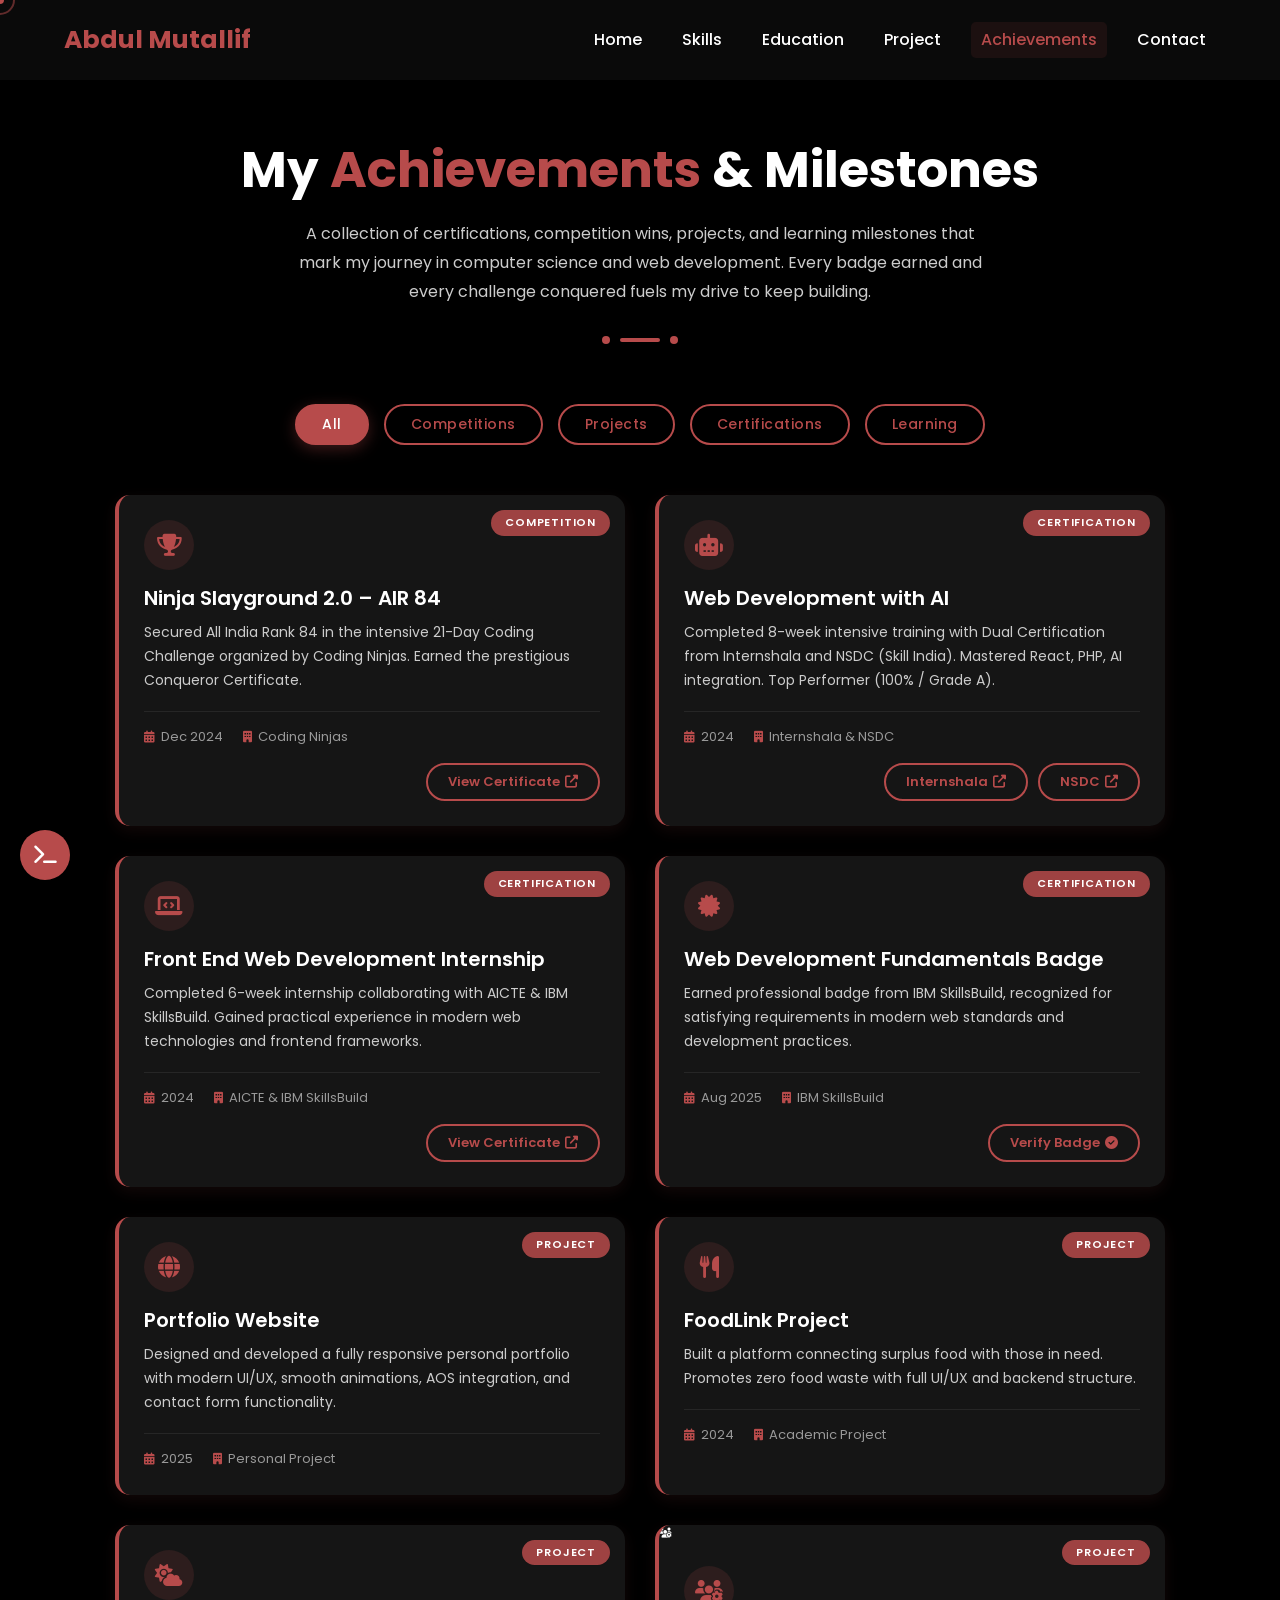
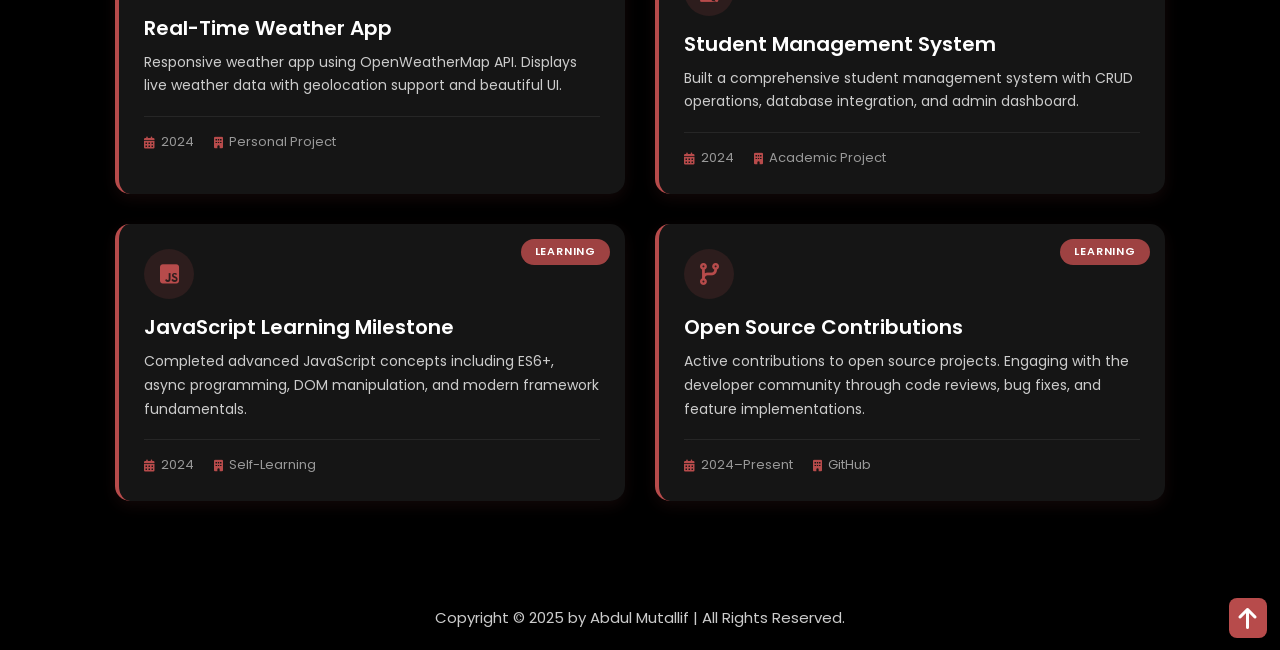
==== achievements.html @ 5179ce64 "feat: Masterclass terminal update (v20)" ====
<!DOCTYPE html>
<html lang="en">
<head>
    <meta charset="UTF-8">
    <meta name="viewport" content="width=device-width, initial-scale=1.0">
    <meta name="description" content="Achievements of Abdul Mutallif — competitions, certifications, projects, and learning milestones in web development and computer science.">
    <!-- AOS CSS -->
    <link href="https://unpkg.com/aos@2.3.1/dist/aos.css" rel="stylesheet">
    <!-- Font Awesome -->
    <link rel="stylesheet" href="https://cdnjs.cloudflare.com/ajax/libs/font-awesome/6.5.2/css/all.min.css">
    <!-- Google Fonts -->
    <link rel="preconnect" href="https://fonts.googleapis.com">
    <link rel="preconnect" href="https://fonts.gstatic.com" crossorigin>
    <link href="https://fonts.googleapis.com/css2?family=Poppins:wght@100;200;300;400;500;600&display=swap" rel="stylesheet">
    <!-- Stylesheets -->
    <link rel="stylesheet" href="style.css?v=9">
    <link rel="stylesheet" href="achievements-page.css?v=2">
    <title>Achievements | Abdul Mutallif</title>
</head>
<body>
    <!-- Global Interactive Elements -->
    <div id="scroll-progress"></div>
    <div class="page-transition is-active" id="page-transition"></div>
    <!-- Custom Cursor -->
    <div class="cursor-dot" data-cursor-dot></div>
    <div class="cursor-outline" data-cursor-outline></div>

    <!-- Header -->
    <header>
        <a href="index.html" class="logo">Abdul Mutallif</a>
        <nav id="navbar">
            <a href="index.html#home">Home</a>
            <a href="index.html#skills">Skills</a>
            <a href="index.html#education">Education</a>
            <a href="index.html#project">Project</a>
            <a href="achievements.html" class="active">Achievements</a>
            <a href="index.html#contact">Contact</a>
        </nav>
        <div class="menu-toggle" id="mobile-menu">
            <i class="fas fa-bars"></i>
        </div>
    </header>

    <!-- Hero Section -->
    <section class="achievements-hero" id="top">
        <h1 data-aos="fade-up">My <span>Achievements</span> &amp; Milestones</h1>
        <p data-aos="fade-up" data-aos-delay="200">
            A collection of certifications, competition wins, projects, and learning milestones that mark my journey in computer science and web development. Every badge earned and every challenge conquered fuels my drive to keep building.
        </p>
        <div class="hero-divider" data-aos="fade-up" data-aos-delay="400">
            <span></span>
            <span></span>
            <span></span>
        </div>
    </section>

    <!-- Filter Section -->
    <div class="filter-container" data-aos="fade-up" data-aos-delay="500">
        <button class="filter-btn active" data-filter="all">All</button>
        <button class="filter-btn" data-filter="competitions">Competitions</button>
        <button class="filter-btn" data-filter="projects">Projects</button>
        <button class="filter-btn" data-filter="certifications">Certifications</button>
        <button class="filter-btn" data-filter="learning">Learning</button>
    </div>

    <!-- Achievements Grid -->
    <section class="achievements-page-grid">

        <!-- 1. Ninja Slayground 2.0 -->
        <div class="achievement-detail-card" data-category="competitions" data-aos="fade-up" data-aos-delay="100">
            <span class="achievement-category-tag">Competition</span>
            <div class="achievement-detail-body">
                <div class="achievement-detail-icon">
                    <i class="fas fa-trophy"></i>
                </div>
                <h3 class="achievement-detail-title">Ninja Slayground 2.0 – AIR 84</h3>
                <p class="achievement-detail-desc">Secured All India Rank 84 in the intensive 21-Day Coding Challenge organized by Coding Ninjas. Earned the prestigious Conqueror Certificate.</p>
                <div class="achievement-detail-meta">
                    <span><i class="fas fa-calendar-alt"></i> Dec 2024</span>
                    <span><i class="fas fa-building"></i> Coding Ninjas</span>
                </div>
                <div class="achievement-links-bottom">
                    <a href="https://drive.google.com/file/d/1HAO_YHtcSsAaSt2YCfQnjmiiBF3Z5s3a/view?usp=sharing" target="_blank" class="achievement-link">View Certificate <i class="fas fa-external-link-alt"></i></a>
                </div>
            </div>
        </div>

        <!-- 2. Web Development with AI -->
        <div class="achievement-detail-card" data-category="certifications" data-aos="fade-up" data-aos-delay="200">
            <span class="achievement-category-tag">Certification</span>
            <div class="achievement-detail-body">
                <div class="achievement-detail-icon">
                    <i class="fas fa-robot"></i>
                </div>
                <h3 class="achievement-detail-title">Web Development with AI</h3>
                <p class="achievement-detail-desc">Completed 8-week intensive training with Dual Certification from Internshala and NSDC (Skill India). Mastered React, PHP, AI integration. Top Performer (100% / Grade A).</p>
                <div class="achievement-detail-meta">
                    <span><i class="fas fa-calendar-alt"></i> 2024</span>
                    <span><i class="fas fa-building"></i> Internshala & NSDC</span>
                </div>
                <div class="achievement-links-bottom">
                    <a href="assets/Internshala-AI.jpg" target="_blank" class="achievement-link">Internshala <i class="fas fa-external-link-alt"></i></a>
                    <a href="assets/NSDC.jpg" target="_blank" class="achievement-link">NSDC <i class="fas fa-external-link-alt"></i></a>
                </div>
            </div>
        </div>

        <!-- 3. Front End Web Development Internship -->
        <div class="achievement-detail-card" data-category="certifications" data-aos="fade-up" data-aos-delay="300">
            <span class="achievement-category-tag">Certification</span>
            <div class="achievement-detail-body">
                <div class="achievement-detail-icon">
                    <i class="fas fa-laptop-code"></i>
                </div>
                <h3 class="achievement-detail-title">Front End Web Development Internship</h3>
                <p class="achievement-detail-desc">Completed 6-week internship collaborating with AICTE &amp; IBM SkillsBuild. Gained practical experience in modern web technologies and frontend frameworks.</p>
                <div class="achievement-detail-meta">
                    <span><i class="fas fa-calendar-alt"></i> 2024</span>
                    <span><i class="fas fa-building"></i> AICTE & IBM SkillsBuild</span>
                </div>
                <div class="achievement-links-bottom">
                    <a href="assets/Internship_Certificates.jpg" target="_blank" class="achievement-link">View Certificate <i class="fas fa-external-link-alt"></i></a>
                </div>
            </div>
        </div>

        <!-- 4. Web Development Fundamentals Badge -->
        <div class="achievement-detail-card" data-category="certifications" data-aos="fade-up" data-aos-delay="400">
            <span class="achievement-category-tag">Certification</span>
            <div class="achievement-detail-body">
                <div class="achievement-detail-icon">
                    <i class="fas fa-certificate"></i>
                </div>
                <h3 class="achievement-detail-title">Web Development Fundamentals Badge</h3>
                <p class="achievement-detail-desc">Earned professional badge from IBM SkillsBuild, recognized for satisfying requirements in modern web standards and development practices.</p>
                <div class="achievement-detail-meta">
                    <span><i class="fas fa-calendar-alt"></i> Aug 2025</span>
                    <span><i class="fas fa-building"></i> IBM SkillsBuild</span>
                </div>
                <div class="achievement-links-bottom">
                    <a href="https://www.credly.com/badges/dfb9759d-5d58-45cb-b087-ff260c38864b" target="_blank" class="achievement-link">Verify Badge <i class="fas fa-check-circle"></i></a>
                </div>
            </div>
        </div>

        <!-- 5. Portfolio Website -->
        <div class="achievement-detail-card" data-category="projects" data-aos="fade-up" data-aos-delay="100">
            <span class="achievement-category-tag">Project</span>
            <div class="achievement-detail-body">
                <div class="achievement-detail-icon">
                    <i class="fas fa-globe"></i>
                </div>
                <h3 class="achievement-detail-title">Portfolio Website</h3>
                <p class="achievement-detail-desc">Designed and developed a fully responsive personal portfolio with modern UI/UX, smooth animations, AOS integration, and contact form functionality.</p>
                <div class="achievement-detail-meta">
                    <span><i class="fas fa-calendar-alt"></i> 2025</span>
                    <span><i class="fas fa-building"></i> Personal Project</span>
                </div>
            </div>
        </div>

        <!-- 6. FoodLink Project -->
        <div class="achievement-detail-card" data-category="projects" data-aos="fade-up" data-aos-delay="200">
            <span class="achievement-category-tag">Project</span>
            <div class="achievement-detail-body">
                <div class="achievement-detail-icon">
                    <i class="fas fa-utensils"></i>
                </div>
                <h3 class="achievement-detail-title">FoodLink Project</h3>
                <p class="achievement-detail-desc">Built a platform connecting surplus food with those in need. Promotes zero food waste with full UI/UX and backend structure.</p>
                <div class="achievement-detail-meta">
                    <span><i class="fas fa-calendar-alt"></i> 2024</span>
                    <span><i class="fas fa-building"></i> Academic Project</span>
                </div>
            </div>
        </div>

        <!-- 7. Real-Time Weather App -->
        <div class="achievement-detail-card" data-category="projects" data-aos="fade-up" data-aos-delay="300">
            <span class="achievement-category-tag">Project</span>
            <div class="achievement-detail-body">
                <div class="achievement-detail-icon">
                    <i class="fas fa-cloud-sun"></i>
                </div>
                <h3 class="achievement-detail-title">Real-Time Weather App</h3>
                <p class="achievement-detail-desc">Responsive weather app using OpenWeatherMap API. Displays live weather data with geolocation support and beautiful UI.</p>
                <div class="achievement-detail-meta">
                    <span><i class="fas fa-calendar-alt"></i> 2024</span>
                    <span><i class="fas fa-building"></i> Personal Project</span>
                </div>
            </div>
        </div>

        <!-- 8. Student Management System -->
        <div class="achievement-detail-card" data-category="projects" data-aos="fade-up" data-aos-delay="400">
            <div class="achievement-detail-img">
                <div class="achievement-detail-placeholder">
                    <i class="fas fa-users-cog"></i>
                </div>
            </div>
            <span class="achievement-category-tag">Project</span>
            <div class="achievement-detail-body">
                <div class="achievement-detail-icon">
                    <i class="fas fa-users-cog"></i>
                </div>
                <h3 class="achievement-detail-title">Student Management System</h3>
                <p class="achievement-detail-desc">Built a comprehensive student management system with CRUD operations, database integration, and admin dashboard.</p>
                <div class="achievement-detail-meta">
                    <span><i class="fas fa-calendar-alt"></i> 2024</span>
                    <span><i class="fas fa-building"></i> Academic Project</span>
                </div>
            </div>
        </div>

        <!-- 9. JavaScript Learning Milestone -->
        <div class="achievement-detail-card" data-category="learning" data-aos="fade-up" data-aos-delay="100">
            <span class="achievement-category-tag">Learning</span>
            <div class="achievement-detail-body">
                <div class="achievement-detail-icon">
                    <i class="fab fa-js-square"></i>
                </div>
                <h3 class="achievement-detail-title">JavaScript Learning Milestone</h3>
                <p class="achievement-detail-desc">Completed advanced JavaScript concepts including ES6+, async programming, DOM manipulation, and modern framework fundamentals.</p>
                <div class="achievement-detail-meta">
                    <span><i class="fas fa-calendar-alt"></i> 2024</span>
                    <span><i class="fas fa-building"></i> Self-Learning</span>
                </div>
            </div>
        </div>

        <!-- 10. Open Source Contributions -->
        <div class="achievement-detail-card" data-category="learning" data-aos="fade-up" data-aos-delay="200">
            <span class="achievement-category-tag">Learning</span>
            <div class="achievement-detail-body">
                <div class="achievement-detail-icon">
                    <i class="fas fa-code-branch"></i>
                </div>
                <h3 class="achievement-detail-title">Open Source Contributions</h3>
                <p class="achievement-detail-desc">Active contributions to open source projects. Engaging with the developer community through code reviews, bug fixes, and feature implementations.</p>
                <div class="achievement-detail-meta">
                    <span><i class="fas fa-calendar-alt"></i> 2024–Present</span>
                    <span><i class="fas fa-building"></i> GitHub</span>
                </div>
            </div>
        </div>

    </section>

    <!-- Footer -->
    <footer class="footer">
        <div class="footer-text">
            <p>Copyright &copy; 2025 by Abdul Mutallif | All Rights Reserved.</p>
        </div>
        <div class="footer-iconTop">
            <a href="#top"><i class="fas fa-arrow-up"></i></a>
        </div>
    </footer>

    <!-- AOS JS -->
    <script src="https://unpkg.com/aos@2.3.1/dist/aos.js"></script>
    <script>
        // Initialize AOS
        AOS.init({
            duration: 1000,
            once: true
        });

        // Mobile menu toggle
        document.getElementById('mobile-menu').addEventListener('click', function () {
            document.getElementById('navbar').classList.toggle('active');
        });

        // Category filter
        const filterBtns = document.querySelectorAll('.filter-btn');
        const cards = document.querySelectorAll('.achievement-detail-card');

        filterBtns.forEach(btn => {
            btn.addEventListener('click', () => {
                // Update active button
                filterBtns.forEach(b => b.classList.remove('active'));
                btn.classList.add('active');

                const filter = btn.dataset.filter;

                cards.forEach(card => {
                    if (filter === 'all' || card.dataset.category === filter) {
                        card.classList.remove('hidden');
                        card.classList.add('fade-in');
                    } else {
                        card.classList.add('hidden');
                        card.classList.remove('fade-in');
                    }
                });

                // Re-init AOS for newly visible elements
                AOS.refresh();
            });
        });
    </script>
    
    <!-- AOS JS -->
    <script src="https://unpkg.com/aos@2.3.1/dist/aos.js"></script>
    <!-- Custom Cursor & AOS Init -->
    <script src="cursor.js"></script>
    <!-- Global Interactive Features -->
    <script src="interactive.js?v=2"></script>
    
    <!-- Terminal Widget Script -->
    <script src="terminal.js?v=20"></script>
</body>
</html>
---- style.css ----
@import url('https://fonts.googleapis.com/css2?family=Poppins:wght@100;200;300;400;500;600&display=swap');

* {
    margin: 0;
    padding: 0;
    box-sizing: border-box;
    text-decoration: none;
}

/* Custom Scrollbar */
::-webkit-scrollbar {
    width: 1.2rem;
}

::-webkit-scrollbar-track {
    background: #000;
}

::-webkit-scrollbar-thumb {
    background: #b74b4b;
    border-radius: 5rem;
}

::-webkit-scrollbar-thumb:hover {
    background: #d65d5d;
}

@media (max-width: 768px) {
    header {
        justify-content: space-between;
    }
}

body {
    font-family: 'Poppins', sans-serif;
    line-height: 1.6;
    background: #000;
    color: #fff;
    scroll-behavior: smooth;
}

html {
    font-size: 62.5%;
    scroll-behavior: smooth;
}

html, body {
    overflow-x: hidden; /* used for hiding the horizontal scrollbar */
    width: 100%;
}

/* Header & Navbar */
header {
    position: fixed;
    top: 0;
    left: 0;
    width: 100%;
    padding: 2rem 5%;
    background-color: rgba(10, 10, 10);
    display: flex;
    justify-content: space-between;
    align-items: center;
    z-index: 1000;
    transition: all 0.3s ease;
}

header.scrolled {
    background-color: rgba(0, 0, 0, 0.95);
}

.logo {
    font-size: 2.5rem;
    color: #b74b4b;
    font-weight: 700;
    transition: 0.3s ease;
}

.logo:hover {
    transform: scale(1.05);
}

nav {
    display: flex;
    gap: 2rem;
}

nav a {
    font-size: 1.6rem;
    color: #fff;
    font-weight: 500;
    transition: 0.3s ease;
    padding: 0.5rem 1rem;
    border-radius: 0.5rem;
}

nav a:hover, nav a.active {
    color: #b74b4b;
    background: rgba(183, 75, 75, 0.1);
}

.menu-toggle {
    display: none;
    font-size: 2.4rem;
    cursor: pointer;
    color: #fff;
}

/* Home Section */
.home {
    display: flex;
    justify-content: center;
    align-items: center;
    min-height: 100vh;
    padding: 10rem 9% 5rem;
    gap: 0rem;
}

.home-content {
    flex: 1;
}

.home-content h1 {
    font-size: 5.5rem;
    font-weight: 700;
    line-height: 1.2;
    margin-bottom: 1.5rem;
}

.home-content h3 {
    font-size: 3.2rem;
    margin-bottom: 2rem;
    font-weight: 600;
}

.home-content p {
    font-size: 1.6rem;
    margin-bottom: 3rem;
    line-height: 1.6;
    color: #ccc;
}

.home-img {
    
    flex: 1;
    display: flex;
    justify-content: center;
}

.home-img img {
    
    width: 100%;
    max-width: 400px;
    height: auto;
    border-radius: 1rem;
    mix-blend-mode: lighten; 
}

/* Social Icons */
.social-icons {
    display: flex;
    gap: 5.0rem;
    margin-bottom: 3rem;
}

.social-icons a {
    display: flex;
    justify-content: center;
    align-items: center;
    width: 4.5rem;
    height: 4.5rem;
    background: rgba(255, 255, 255, 0.1);
    border-radius: 50%;
    font-size: 2rem;
    color: #b74b4b;
    transition: all 0.3s ease;
}

.social-icons a:hover {
    background: #b74b4b;
    color: #fff;
    transform: translateY(-5px);
    box-shadow: 0 5px 15px rgba(183, 75, 75, 0.4);
}

/* Button */
.btn {
    display: inline-block;
    padding: 1.2rem 5rem;
    background: #b74b4b;
    color: #fff;
    border-radius: 5rem;
    font-size: 1.6rem;
    font-weight: 600;
    letter-spacing: 0.1rem;
    transition: all 0.3s ease;
    box-shadow: 0 5px 15px rgba(183, 75, 75, 0.3);
}

.btn:hover {
    background: #fff;
    color: #b74b4b;
    transform: translateY(-3px);
    box-shadow: 0 8px 25px rgba(183, 75, 75, 0.5);
}

/*  On Mobile */
@media (max-width: 768px) {
    
    .social-icons {
        display: flex;
        justify-content: center;
        width: 100% !important;
        margin-bottom: 2rem;
    }

    .btn-group {
        display: flex;
        justify-content: center;
        gap: 1.5rem; /* Space between buttons */
        width: 100%;
    }
}

/* Skills Section */
.skills-section {
    padding: 0.5rem 9% 5rem;
    max-width: 1200px;
    margin: 0 auto;
}

.skills-title {
    font-size: 4.5rem;
    text-align: center;
    margin-bottom: 5rem;
    color: #b74b4b;
}

.skills-container {
    display: grid;
    grid-template-columns: repeat(auto-fit, minmax(300px, 1fr));
    gap: 2rem;
}

.skill-card {
    background: rgba(30, 30, 30, 0.7);
    border-radius: 1rem;
    padding: 2.5rem;
    transition: all 0.3s ease;
    border-left: 4px solid #b74b4b;
    box-shadow: 0 5px 15px rgba(183, 75, 75, 0.1);
}

.skill-card:hover {
    transform: translateY(-10px);
    box-shadow: 0 15px 30px rgba(183, 75, 75, 0.2);
    background: rgba(40, 40, 40, 0.9);
}

.skill-icon {
    font-size: 3rem;
    color: #b74b4b;
    margin-bottom: 1.5rem;
}

.skill-name {
    font-size: 2rem;
    margin-bottom: 1rem;
    color: #fff;
}

.skill-desc {
    font-size: 1.5rem;
    color: #ccc;
    line-height: 1.6;
}

/* Education Section */
.education-section {
    padding: 0.5rem 9% 5rem;
    max-width: 1200px;
    margin: 0 auto;
}

.education-title {
    font-size: 4.5rem;
    text-align: center;
    margin-bottom: 5rem;
    color: #b74b4b;
}

.timeline {
    position: relative;
    max-width: 800px;
    margin: 0 auto;
}

.timeline::after {
    content: '';
    position: absolute;
    width: 4px;
    background-color: #b74b4b;
    top: 0;
    bottom: 0;
    left: 50%;
    transform: translateX(-50%);
    border-radius: 2px;
}

.edu-card {
    position: relative;
    background: rgba(30, 30, 30, 0.7);
    width: 46%;
    padding: 2.5rem;
    border-radius: 1rem;
    margin-bottom: 3rem;
    box-shadow: 0 5px 15px rgba(183, 75, 75, 0.1);
    transition: all 0.3s ease;
}

.edu-card:hover {
    transform: translateY(-5px);
    box-shadow: 0 15px 30px rgba(183, 75, 75, 0.2);
    background: rgba(40, 40, 40, 0.9);
}

.edu-card::after {
    content: '';
    position: absolute;
    width: 20px;
    height: 20px;
    background-color: #b74b4b;
    border-radius: 50%;
    top: 30px;
    z-index: 1;
    border: 3px solid #0a0a0a;
}

/* CARD POSITIONING */
.left {
    left: 0;
}

.right {
    left: 54%;
}

/* DOT POSITIONING */
.left::after {
    right: calc(-9.5% - 10px); 
}

.right::after {
    left: calc(-9.5% - 10px);
}

.edu-degree {
    font-size: 2.2rem;
    color: #b74b4b;
    margin-bottom: 1rem;
}

.edu-details {
    font-size: 1.5rem;
    color: #ccc;
    line-height: 1.6;
}

.edu-details p {
    margin-bottom: 0.8rem;
    display: flex;
    align-items: center;
}

.edu-details i {
    margin-right: 0.8rem;
    color: #b74b4b;
    width: 1.5rem;
}

/*MOBILE RESPONSIVENESS (Dots & Spacing) */
@media (max-width: 991px) {
    
    .timeline::after {
        left: 31px;
        transform: none;
    }
    
    .edu-card {
        width: 100%;
        padding-right: 25px;
        padding-left: 80px !important; 
        left: 0 !important;
        margin: 0 0 3rem 0 !important;
    }
    
    .right {
        left: 0;
    }

    .edu-card::after, .left::after, .right::after {
        right: auto !important; 
        left: 21px !important; 
    }
}

/* Contact Section */
.contact-section {
    padding: 0.5rem 9% 5rem;
    max-width: 1200px;
    margin: 0 auto;
}

.contact-title {
    font-size: 4.5rem;
    text-align: center;
    margin-bottom: 5rem;
    color: #b74b4b;
}

.contact-container {
    display: grid;
    grid-template-columns: repeat(auto-fit, minmax(300px, 1fr));
    gap: 5rem;
}

.contact-info {
    display: flex;
    flex-direction: column;
    gap: 3rem;
}

.info-card {
    background: rgba(30, 30, 30, 0.7);
    padding: 2.5rem;
    border-radius: 1rem;
    transition: all 0.3s ease;
    border-left: 4px solid #b74b4b;
    box-shadow: 0 5px 15px rgba(183, 75, 75, 0.1);
}

.info-card:hover {
    transform: translateY(-5px);
    box-shadow: 0 15px 30px rgba(183, 75, 75, 0.2);
    background: rgba(40, 40, 40, 0.9);
}

.info-card i {
    font-size: 3rem;
    color: #b74b4b;
    margin-bottom: 1.5rem;
}

.info-card h3 {
    font-size: 2rem;
    margin-bottom: 1rem;
    color: #fff;
}

.info-card p, .info-card a {
    font-size: 1.5rem;
    color: #ccc;
    line-height: 1.6;
    transition: color 0.3s ease;
}

.info-card a:hover {
    color: #b74b4b;
}

.contact-form {
    background: rgba(30, 30, 30, 0.7);
    padding: 3rem;
    border-radius: 1rem;
    box-shadow: 0 5px 15px rgba(183, 75, 75, 0.1);
    transition: all 0.3s ease;
}

.contact-form:hover {
    box-shadow: 0 15px 30px rgba(183, 75, 75, 0.2);
}

.input-group {
    margin-bottom: 2rem;
    position: relative;
}

.input-group input,
.input-group textarea {
    width: 100%;
    padding: 1.5rem;
    background: rgba(20, 20, 20, 0.8);
    border: 1px solid #333;
    border-radius: 0.5rem;
    color: #fff;
    font-size: 1.5rem;
    transition: all 0.3s ease;
}

.input-group input:focus,
.input-group textarea:focus {
    border-color: #b74b4b;
    box-shadow: 0 0 10px rgba(183, 75, 75, 0.3);
}

.input-group label {
    position: absolute;
    left: 1.5rem;
    top: 1.5rem;
    color: #999;
    font-size: 1.5rem;
    transition: all 0.3s ease;
    pointer-events: none;
}

.input-group input:focus + label,
.input-group input:valid + label,
.input-group textarea:focus + label,
.input-group textarea:valid + label {
    top: -1rem;
    left: 1rem;
    font-size: 1.2rem;
    background: #0a0a0a;
    padding: 0 0.5rem;
    color: #b74b4b;
}

.submit-btn {
    display: inline-block;
    padding: 1.2rem 3rem;
    background: #b74b4b;
    color: #fff;
    border-radius: 5rem;
    font-size: 1.6rem;
    font-weight: 600;
    letter-spacing: 0.1rem;
    transition: all 0.3s ease;
    cursor: pointer;
    border: none;
    box-shadow: 0 5px 15px rgba(183, 75, 75, 0.3);
}

.submit-btn:hover {
    background: #fff;
    color: #b74b4b;
    transform: translateY(-3px);
    box-shadow: 0 8px 25px rgba(183, 75, 75, 0.5);
}

/* Responsive Design */
@media (max-width: 1200px) {
    html {
        font-size: 55%;
    }
}

@media (max-width: 991px) {
    .home {
        flex-direction: column;
        text-align: center;
    }
    
    .home-img {
        margin-bottom: 0rem;
    }
    
    .home-img img {
        max-width: 350px;
    }
    
    .timeline::after {
        left: 31px;
    }
    
    .edu-card {
        width: 100%;
        padding-left: 4rem;
        padding-right: 2rem;
    }
    
    .edu-card::after {
        left: 21px;
    }
    
    .left, .right {
        left: 0;
    }
}

@media (max-width: 768px) {
    .menu-toggle {
        display: block;
        cursor: pointer;
        z-index: 1001;
    }
    
    nav {
        position: fixed;
        top: 8rem;
        right: -100%;
        width: 80%;
        height: 100vh !important;
        background: rgba(10, 10, 10);
        flex-direction: column;
        align-items: center;
        padding: 2rem 0;
        transition: 0.3s ease;
    }
    
    nav.active {
        right: 0;
    }
    
    .home-content h1 {
        font-size: 4.5rem;
    }
    
    .home-content h3 {
        font-size: 2.8rem;
    }
    
    .skills-title, 
    .education-title,
    .contact-title {
        font-size: 3.5rem;
    }
    
    .contact-container {
        grid-template-columns: 1fr;
        gap: 3rem;
    }
}

@media (max-width: 576px) {
    .home-content h1 {
        font-size: 3.8rem;
    }
    
    .home-content h3 {
        font-size: 2.4rem;
    }
    
    .btn, .submit-btn {
        padding: 1rem 2.5rem;
        font-size: 1.4rem;
    
    }
}

/* ========================================
   PROJECT SECTION — Horizontal Carousel
   ======================================== */

.project-section {
    padding: 0.5rem 0 5rem;
    max-width: 1400px;
    margin: 0 auto;
    overflow: hidden;
}

.project-section .heading {
    font-size: 4.5rem;
    color: #b74b4b;
    text-align: center;
    margin-bottom: 4rem;
}

/* Carousel Wrapper */
.project-carousel-wrapper {
    position: relative;
    padding: 0 5%;
}

/* Gradient fade overlays */
.project-carousel-wrapper::before,
.project-carousel-wrapper::after {
    content: '';
    position: absolute;
    top: 0;
    bottom: 0;
    width: 6rem;
    z-index: 2;
    pointer-events: none;
    transition: opacity 0.3s ease;
}

.project-carousel-wrapper::before {
    left: 0;
    background: linear-gradient(to right, #000 0%, transparent 100%);
}

.project-carousel-wrapper::after {
    right: 0;
    background: linear-gradient(to left, #000 0%, transparent 100%);
}

/* Scrolling Track */
.project-carousel-track {
    display: flex;
    gap: 2.5rem;
    overflow-x: auto;
    scroll-snap-type: x mandatory;
    scroll-behavior: smooth;
    padding: 2rem 1rem 3rem;
    -ms-overflow-style: none;
    scrollbar-width: none;
}

.project-carousel-track::-webkit-scrollbar {
    display: none;
}

/* Project Card */
.project-card {
    flex: 0 0 380px;
    min-width: 320px;
    max-width: 400px;
    background: rgba(30, 30, 30, 0.7);
    backdrop-filter: blur(12px);
    -webkit-backdrop-filter: blur(12px);
    border: 1px solid rgba(183, 75, 75, 0.15);
    border-radius: 1.5rem;
    overflow: hidden;
    scroll-snap-align: start;
    transition: transform 0.4s ease, box-shadow 0.4s ease, border-color 0.4s ease;
    display: flex;
    flex-direction: column;
    position: relative;
}

.project-card:hover {
    transform: translateY(-10px);
    box-shadow: 0 20px 50px rgba(183, 75, 75, 0.25);
    border-color: rgba(183, 75, 75, 0.4);
}

/* Thumbnail */
.project-card-thumb {
    width: 100%;
    height: 200px;
    position: relative;
    overflow: hidden;
}

.project-card-thumb img {
    width: 100%;
    height: 100%;
    object-fit: cover;
    transition: transform 0.5s ease;
}

.project-card:hover .project-card-thumb img {
    transform: scale(1.08);
}

/* Gradient placeholder thumbnails */
.project-card-thumb .thumb-placeholder {
    width: 100%;
    height: 100%;
    display: flex;
    align-items: center;
    justify-content: center;
    font-size: 4rem;
    color: rgba(255, 255, 255, 0.3);
    transition: color 0.4s ease;
}

.project-card:hover .thumb-placeholder {
    color: rgba(255, 255, 255, 0.5);
}

.thumb-gradient-1 { background: linear-gradient(135deg, #1a1a2e 0%, #16213e 50%, #0f3460 100%); }
.thumb-gradient-2 { background: linear-gradient(135deg, #1a1a1a 0%, #2d1b1b 50%, #4a1e1e 100%); }
.thumb-gradient-3 { background: linear-gradient(135deg, #0d1117 0%, #161b22 50%, #21262d 100%); }
.thumb-gradient-4 { background: linear-gradient(135deg, #1b2838 0%, #1e3a5f 50%, #0d1b2a 100%); }
.thumb-gradient-5 { background: linear-gradient(135deg, #1a1a2e 0%, #2d1b34 50%, #16213e 100%); }

/* Status Badge */
.project-status-badge {
    position: absolute;
    top: 1.2rem;
    right: 1.2rem;
    padding: 0.4rem 1.2rem;
    border-radius: 5rem;
    font-size: 1.1rem;
    font-weight: 600;
    letter-spacing: 0.05rem;
    text-transform: uppercase;
    z-index: 1;
}

.project-status-badge.completed {
    background: rgba(46, 154, 69, 0.85);
    color: #fff;
}

.project-status-badge.ongoing {
    background: rgba(183, 75, 75, 0.85);
    color: #fff;
}

/* Card Body */
.project-card-body {
    padding: 2rem 2.2rem 2.5rem;
    display: flex;
    flex-direction: column;
    flex: 1;
}

.project-card-title {
    font-size: 2rem;
    font-weight: 600;
    color: #fff;
    margin-bottom: 0.8rem;
    line-height: 1.3;
}

.project-card-desc {
    font-size: 1.4rem;
    color: #ccc;
    line-height: 1.6;
    margin-bottom: 1.5rem;
    display: -webkit-box;
    -webkit-line-clamp: 3;
    -webkit-box-orient: vertical;
    overflow: hidden;
}

/* Tech Badges */
.project-tech-stack {
    display: flex;
    flex-wrap: wrap;
    gap: 0.6rem;
    margin-bottom: 1.5rem;
}

.tech-badge {
    padding: 0.3rem 1rem;
    background: rgba(183, 75, 75, 0.12);
    border: 1px solid rgba(183, 75, 75, 0.3);
    border-radius: 5rem;
    font-size: 1.1rem;
    color: #d65d5d;
    font-weight: 500;
    white-space: nowrap;
    transition: all 0.3s ease;
}

.project-card:hover .tech-badge {
    background: rgba(183, 75, 75, 0.2);
    border-color: rgba(183, 75, 75, 0.5);
}

/* Feature List */
.project-features {
    list-style: none;
    margin-bottom: 2rem;
    flex: 1;
}

.project-features li {
    font-size: 1.3rem;
    color: #aaa;
    padding: 0.3rem 0;
    display: flex;
    align-items: center;
    gap: 0.8rem;
}

.project-features li i {
    color: #b74b4b;
    font-size: 1rem;
    flex-shrink: 0;
}

/* Card Buttons */
.project-card-actions {
    display: flex;
    gap: 1rem;
    margin-top: auto;
}

.project-btn {
    display: inline-flex;
    align-items: center;
    gap: 0.6rem;
    padding: 0.8rem 1.8rem;
    border-radius: 5rem;
    font-size: 1.3rem;
    font-weight: 600;
    transition: all 0.3s ease;
    text-decoration: none;
    white-space: nowrap;
}

.project-btn-primary {
    background: #b74b4b;
    color: #fff;
    box-shadow: 0 4px 12px rgba(183, 75, 75, 0.3);
}

.project-btn-primary:hover {
    background: #d65d5d;
    transform: translateY(-2px);
    box-shadow: 0 6px 20px rgba(183, 75, 75, 0.4);
}

.project-btn-secondary {
    background: transparent;
    color: #b74b4b;
    border: 2px solid #b74b4b;
}

.project-btn-secondary:hover {
    background: #b74b4b;
    color: #fff;
    transform: translateY(-2px);
}

/* Carousel Navigation Arrows */
.carousel-nav {
    display: flex;
    justify-content: center;
    gap: 1.5rem;
    margin-top: 2rem;
}

.carousel-arrow {
    width: 4.5rem;
    height: 4.5rem;
    border-radius: 50%;
    border: 2px solid rgba(183, 75, 75, 0.4);
    background: rgba(30, 30, 30, 0.7);
    color: #b74b4b;
    font-size: 1.8rem;
    cursor: pointer;
    display: flex;
    align-items: center;
    justify-content: center;
    transition: all 0.3s ease;
}

.carousel-arrow:hover {
    background: #b74b4b;
    color: #fff;
    border-color: #b74b4b;
    transform: scale(1.1);
    box-shadow: 0 5px 15px rgba(183, 75, 75, 0.4);
}

.carousel-arrow:active {
    transform: scale(0.95);
}

/* Scroll Indicator Dots */
.carousel-dots {
    display: flex;
    justify-content: center;
    gap: 0.8rem;
    margin-top: 2rem;
}

.carousel-dot {
    width: 1rem;
    height: 1rem;
    border-radius: 50%;
    background: rgba(183, 75, 75, 0.25);
    transition: all 0.3s ease;
    cursor: pointer;
}

.carousel-dot.active {
    background: #b74b4b;
    transform: scale(1.3);
    box-shadow: 0 0 8px rgba(183, 75, 75, 0.5);
}

/* Project Section Responsive */
@media (max-width: 1200px) {
    .project-card {
        flex: 0 0 340px;
        min-width: 300px;
    }
}

@media (max-width: 768px) {
    .project-section .heading {
        font-size: 3.5rem;
    }

    .project-carousel-wrapper {
        padding: 0 3%;
    }

    .project-carousel-wrapper::before,
    .project-carousel-wrapper::after {
        width: 3rem;
    }

    .project-card {
        flex: 0 0 300px;
        min-width: 280px;
    }

    .project-card-thumb {
        height: 170px;
    }
}

@media (max-width: 576px) {
    .project-card {
        flex: 0 0 85vw;
        min-width: 260px;
        max-width: 85vw;
    }

    .project-card-body {
        padding: 1.5rem 1.8rem 2rem;
    }

    .carousel-arrow {
        width: 4rem;
        height: 4rem;
        font-size: 1.5rem;
    }
}

/* Footer Styling */
.footer {
    position: relative;
    display: flex;
    justify-content: center;
    align-items: center;   
    padding: 2rem 9%;
    background: #0a0a0a00;
    border-top: 5px solid #00000000;
}

.footer-text p {
    font-size: 1.5rem;
    color: #ccc;
    margin: 0;
    text-align: center;
}

.footer-iconTop {
    position: absolute;
    right: 1%;          /* Pins it to the right of the footer */
}

.footer-iconTop a {
    display: inline-flex;
    justify-content: center;
    align-items: center;
    padding: 0.8rem 1rem;
    background: #b74b4b;
    border-radius: 0.8rem;
    transition: all 0.5s ease;
}

.footer-iconTop a:hover {
    box-shadow: 0 0 1rem #b74b4b;
}

.footer-iconTop a i {
    font-size: 2.4rem;
    color: #fff;
}

/* Menu Button (Hamburger icon) */
@media (max-width: 768px) {
    .menu-toggle {
        display: block;
        cursor: pointer;
        z-index: 1001;
    }
    
    header {
        justify-content: space-between;
    }
}

/* ========================================
   ACHIEVEMENTS SECTION — Modern Grid
   ======================================== */

.achievements-section {
    padding: 0.5rem 9% 5rem;
    max-width: 1200px;
    margin: 0 auto;
}

.achievements-title {
    font-size: 4.5rem;
    text-align: center;
    margin-bottom: 5rem;
    color: #b74b4b;
}

.achievements-container {
    display: grid;
    grid-template-columns: repeat(2, 1fr);
    gap: 3rem;
}

/* Achievement Card — Grid Version */
.achievement-card {
    background: rgba(30, 30, 30, 0.7);
    backdrop-filter: blur(10px);
    -webkit-backdrop-filter: blur(10px);
    border-radius: 1.5rem;
    overflow: hidden;
    border: 1px solid rgba(183, 75, 75, 0.12);
    transition: all 0.4s ease;
    display: flex;
    flex-direction: column;
    position: relative;
    cursor: pointer;
}

.achievement-card:hover {
    transform: translateY(-8px);
    box-shadow: 0 20px 45px rgba(183, 75, 75, 0.22);
    border-color: rgba(183, 75, 75, 0.35);
}

/* Card Image — Hidden by default, toggled via JS click */
.achievement-image {
    position: absolute;
    top: 0;
    left: 0;
    width: 100%;
    height: 100%;
    opacity: 0;
    visibility: hidden;
    transition: opacity 0.4s ease, visibility 0.4s ease;
    z-index: 2;
    border-radius: 1.5rem;
    overflow: hidden;
}

.achievement-card.show-image .achievement-image {
    opacity: 1;
    visibility: visible;
}

.achievement-image img {
    width: 100%;
    height: 100%;
    object-fit: cover;
    object-position: center;
    display: block;
}

/* Card Content */
.achievement-content {
    padding: 2.5rem;
    display: flex;
    flex-direction: column;
    flex: 1;
    transition: opacity 0.4s ease, visibility 0.4s ease;
    z-index: 1;
}

.achievement-card.show-image .achievement-content {
    opacity: 0;
    visibility: hidden;
}

/* Icon Circle */
.achievement-icon {
    width: 5rem;
    height: 5rem;
    border-radius: 50%;
    background: rgba(183, 75, 75, 0.12);
    display: flex;
    align-items: center;
    justify-content: center;
    margin-bottom: 1.5rem;
    transition: all 0.3s ease;
}

.achievement-icon i {
    font-size: 2.2rem;
    color: #b74b4b;
    transition: all 0.3s ease;
}

.achievement-card:hover .achievement-icon {
    background: rgba(183, 75, 75, 0.25);
    transform: scale(1.08);
}

.achievement-card:hover .achievement-icon i {
    color: #d65d5d;
}

/* Title */
.achievement-name {
    font-size: 2rem;
    margin-bottom: 0.8rem;
    color: #fff;
    font-weight: 600;
    line-height: 1.3;
}

/* Description */
.achievement-desc {
    font-size: 1.4rem;
    color: #ccc;
    line-height: 1.7;
    margin-bottom: 1.5rem;
    flex: 1;
}

.achievement-desc strong {
    color: #e0e0e0;
}

/* Meta Info (date, org) */
.achievement-meta {
    display: flex;
    flex-wrap: wrap;
    gap: 1.2rem;
    margin-bottom: 1.8rem;
}

.achievement-meta span {
    font-size: 1.2rem;
    color: #999;
    display: flex;
    align-items: center;
    gap: 0.5rem;
}

.achievement-meta span i {
    color: #b74b4b;
    font-size: 1.1rem;
}

/* Top Performer Badge */
.achievement-highlight {
    display: inline-flex;
    align-items: center;
    gap: 0.5rem;
    font-size: 1.2rem;
    color: #b74b4b;
    font-weight: 600;
    margin-bottom: 1rem;
    padding: 0.4rem 1.2rem;
    background: rgba(183, 75, 75, 0.1);
    border-radius: 5rem;
    width: fit-content;
}

/* Links */
.achievement-links {
    display: flex;
    flex-wrap: wrap;
    gap: 0.8rem;
    margin-top: auto;
}

.achievement-link {
    display: inline-flex;
    align-items: center;
    gap: 0.5rem;
    padding: 0.7rem 2rem;
    background: transparent;
    border: 2px solid #b74b4b;
    color: #b74b4b;
    border-radius: 5rem;
    font-size: 1.3rem;
    font-weight: 600;
    transition: all 0.3s ease;
}

.achievement-link:hover {
    background: #b74b4b;
    color: #fff;
    box-shadow: 0 4px 15px rgba(183, 75, 75, 0.4);
    transform: translateY(-2px);
}

/* View More Container */
.view-more-container {
    text-align: center;
    margin-top: 4rem;
}

/* Responsive Design for Achievements */
@media (max-width: 991px) {
    .achievements-container {
        grid-template-columns: 1fr;
        max-width: 600px;
        margin: 0 auto;
    }
}

@media (max-width: 768px) {
    .achievements-title {
        font-size: 3.5rem;
    }

    .achievement-content {
        padding: 2rem;
    }
}

@media (max-width: 576px) {
    .achievements-section {
        padding: 0.5rem 5% 4rem;
    }

    .achievement-name {
        font-size: 1.8rem;
    }
}

/* ========================================
   TERMINAL WIDGET CSS
   ======================================== */
.terminal-widget-container {
    position: fixed;
    bottom: 2rem;
    left: 2rem; /* Left corner so it doesn't overlap scroll-to-top which is usually right */
    z-index: 9999;
    font-family: 'Consolas', 'Courier New', monospace;
}

.terminal-toggle-btn {
    width: 5rem;
    height: 5rem;
    border-radius: 50%;
    background: #b74b4b;
    color: #fff;
    font-size: 2rem;
    border: none;
    cursor: pointer;
    box-shadow: 0 4px 15px rgba(0, 0, 0, 0.3);
    display: flex;
    align-items: center;
    justify-content: center;
    transition: all 0.3s ease;
    z-index: 10000;
}

.terminal-toggle-btn:hover {
    transform: scale(1.1);
    background: #d85a5a;
}

.terminal-window {
    position: fixed;
    bottom: 6rem;
    left: 2rem;
    width: 350px;
    height: 400px;
    min-width: 300px;
    min-height: 200px;
    background: rgba(25, 25, 25, 0.95);
    border: 1px solid #333;
    border-radius: 10px;
    display: flex;
    flex-direction: column;
    box-shadow: 0 10px 30px rgba(0, 0, 0, 0.5);
    overflow: hidden;
    opacity: 0;
    visibility: hidden;
    transform: translateY(20px);
    transition: opacity 0.3s ease, transform 0.3s cubic-bezier(0.25, 0.8, 0.25, 1);
    backdrop-filter: blur(10px);
    resize: both; /* Allow resizing */
    z-index: 99999;
}

.terminal-window.is-dragging {
    transition: none; /* Disable transition during drag */
    opacity: 0.9;
}

.terminal-window.active {
    opacity: 1;
    visibility: visible;
    transform: translateY(0);
}

.terminal-header {
    background: #333;
    padding: 0.8rem 1rem;
    display: flex;
    align-items: center;
    border-bottom: 1px solid #444;
    cursor: move; /* Drag indicator */
    user-select: none;
}

.terminal-buttons {
    display: flex;
    gap: 0.6rem;
}

.terminal-btn {
    width: 12px;
    height: 12px;
    border-radius: 50%;
    display: inline-block;
    cursor: pointer;
}

.terminal-btn.close { background: #ff5f56; }
.terminal-btn.minimize { background: #ffbd2e; }
.terminal-btn.maximize { background: #27c93f; }

.terminal-title {
    color: #ccc;
    font-size: 1.2rem;
    margin-left: auto;
    margin-right: auto;
    transform: translateX(-20px);
}

.terminal-body {
    padding: 1.5rem;
    flex-grow: 1;
    overflow-y: auto;
    color: #f1f1f1;
    font-size: 1.3rem;
    line-height: 1.5;
    position: relative;
    /* CRT Text Glow */
    text-shadow: 0 0 2px rgba(241, 241, 241, 0.5);
    animation: crt-flicker 0.15s infinite;
}

/* CRT Scanlines Overlay */
.terminal-body::after {
    content: " ";
    display: block;
    position: absolute;
    top: 0;
    left: 0;
    bottom: 0;
    right: 0;
    background: linear-gradient(rgba(18, 16, 16, 0) 50%, rgba(0, 0, 0, 0.25) 50%), linear-gradient(90deg, rgba(255, 0, 0, 0.06), rgba(0, 255, 0, 0.02), rgba(0, 0, 255, 0.06));
    z-index: 2;
    background-size: 100% 2px, 3px 100%;
    pointer-events: none;
}

@keyframes crt-flicker {
    0% { opacity: 0.98; }
    50% { opacity: 1; }
    100% { opacity: 0.99; }
}

@keyframes shake {
    0% { transform: translate(1px, 1px) rotate(0deg); }
    10% { transform: translate(-1px, -2px) rotate(-1deg); }
    20% { transform: translate(-3px, 0px) rotate(1deg); }
    30% { transform: translate(3px, 2px) rotate(0deg); }
    40% { transform: translate(1px, -1px) rotate(1deg); }
    50% { transform: translate(-1px, 2px) rotate(-1deg); }
    60% { transform: translate(-3px, 1px) rotate(0deg); }
    70% { transform: translate(3px, 1px) rotate(-1deg); }
    80% { transform: translate(-1px, -1px) rotate(1deg); }
    90% { transform: translate(1px, 2px) rotate(0deg); }
    100% { transform: translate(1px, -2px) rotate(-1deg); }
}

.terminal-body::-webkit-scrollbar {
    width: 6px;
}
.terminal-body::-webkit-scrollbar-thumb {
    background: #444;
    border-radius: 3px;
}

.terminal-welcome {
    color: #27c93f;
    margin-bottom: 1rem;
}

.terminal-input-line {
    display: flex;
    margin-top: 1rem;
    align-items: center;
}

.terminal-prompt {
    color: #27c93f;
    margin-right: 0.8rem;
    white-space: nowrap;
}

.terminal-input {
    background: transparent;
    border: none;
    color: #f1f1f1;
    font-family: inherit;
    font-size: inherit;
    flex-grow: 1;
    outline: none;
    width: 100%;
}

.terminal-echo {
    margin-top: 1rem;
    margin-bottom: 0.5rem;
}

.cmd-response {
    color: #ccc;
    margin-bottom: 1.5rem;
    padding-left: 1rem;
    border-left: 2px solid #555;
}

.cmd-highlight {
    color: #ffbd2e;
}

.cmd-name {
    color: #b74b4b;
    font-weight: bold;
}

.cmd-error {
    color: #ff5f56;
}

/* Mobile Responsiveness for Terminal */
@media (max-width: 576px) {
    .terminal-window {
        width: 300px;
        height: 350px;
        left: 0;
    }
}

/* --- Terminal Light Theme --- */
.terminal-window.light-theme {
    background: rgba(245, 245, 245, 0.95);
    border-color: #ddd;
    box-shadow: 0 10px 30px rgba(0, 0, 0, 0.15);
}

.terminal-window.light-theme .terminal-header {
    background: #e0e0e0;
    border-bottom: 1px solid #ccc;
}

.terminal-window.light-theme .terminal-title {
    color: #555;
}

.terminal-window.light-theme .terminal-body {
    color: #333;
}

.terminal-window.light-theme .terminal-prompt {
    color: #027a19;
}

.terminal-window.light-theme .terminal-input {
    color: #333;
}

.terminal-window.light-theme .cmd-response {
    color: #444;
    border-left-color: #aaa;
}

.terminal-window.light-theme .cmd-highlight {
    color: #d35400;
}

.terminal-window.light-theme .cmd-welcome {
    color: #027a19;
}

/* --- Matrix Canvas Overlay --- */
#matrix-canvas {
    position: fixed;
    top: 0;
    left: 0;
    width: 100vw;
    height: 100vh;
    z-index: 100000;
    pointer-events: none;
    transition: opacity 0.5s ease;
    opacity: 1;
}

#matrix-canvas.matrix-hidden {
    opacity: 0;
    pointer-events: none;
}

/* ========================================
   CUSTOM INTERACTIVE CURSOR
   ======================================== */
body {
    cursor: none; /* Hide default cursor */
}

/* Ensure links and buttons don't show the default pointer either */
a, button, .project-card, .achievement-detail-card, .menu-toggle, .terminal-toggle-btn {
    cursor: none;
}

.cursor-dot {
    width: 8px;
    height: 8px;
    background-color: #b74b4b;
    border-radius: 50%;
    position: fixed;
    top: 0;
    left: 0;
    transform: translate(-50%, -50%);
    pointer-events: none;
    z-index: 1000000; /* Highest priority */
    transition: width 0.2s, height 0.2s, background-color 0.2s;
}

.cursor-outline {
    width: 30px;
    height: 30px;
    border: 2px solid rgba(183, 75, 75, 0.5);
    border-radius: 50%;
    position: fixed;
    top: 0;
    left: 0;
    transform: translate(-50%, -50%);
    pointer-events: none;
    z-index: 999999;
    transition: width 0.2s, height 0.2s, background-color 0.2s, border-color 0.2s;
}

/* Hover effects */
.cursor-dot.cursor-hover {
    background-color: transparent;
}

.cursor-outline.cursor-hover {
    width: 50px;
    height: 50px;
    background-color: rgba(183, 75, 75, 0.1);
    border-color: #b74b4b;
}

/* ========================================
   GLOBAL INTERACTIVE FEATURES
   ======================================== */

/* Hide browser default scrollbar */
::-webkit-scrollbar {
    display: none;
}
* {
    scrollbar-width: none;
}

/* 1. Scroll Progress Bar */
#scroll-progress {
    position: fixed;
    top: 0;
    left: 0;
    height: 3px;
    background: #b74b4b;
    z-index: 100000;
    width: 0%;
    pointer-events: none;
    box-shadow: 0 0 10px #b74b4b;
}

/* 2. Page Transition Overlay */
.page-transition {
    position: fixed;
    top: 0;
    left: 0;
    width: 100vw;
    height: 100vh;
    background: #1e1e1e;
    z-index: 999999;
    transform: translateY(-100%);
    transition: transform 0.5s cubic-bezier(0.86, 0, 0.07, 1);
    pointer-events: none;
    display: flex;
    justify-content: center;
    align-items: center;
}

.page-transition::after {
    content: '';
    width: 50px;
    height: 50px;
    border: 3px solid rgba(183,75,75,0.3);
    border-radius: 50%;
    border-top-color: #b74b4b;
    animation: spin 1s ease-in-out infinite;
}

.page-transition.is-active {
    transform: translateY(0);
    pointer-events: all;
}

/* 3. Particles JS Container */
#particles-js {
    position: absolute;
    top: 0;
    left: 0;
    width: 100%;
    height: 100%;
    z-index: 0; /* Behind hero content */
    pointer-events: auto; /* Allow interactivity */
}

/* Ensure hero content stays above particles */
.home-content, .home-img {
    position: relative;
    z-index: 10;
}
---- achievements-page.css ----
/* ============================================
   ACHIEVEMENTS PAGE — Supplementary Styles
   Loaded AFTER style.css
   ============================================ */

/* ---------- Hero Section ---------- */
.achievements-hero {
    padding: 14rem 9% 6rem;
    text-align: center;
    position: relative;
}

.achievements-hero h1 {
    font-size: 5rem;
    font-weight: 700;
    color: #fff;
    line-height: 1.2;
    margin-bottom: 2rem;
}

.achievements-hero h1 span {
    color: #b74b4b;
}

.achievements-hero p {
    font-size: 1.6rem;
    color: #ccc;
    max-width: 70rem;
    margin: 0 auto 3rem;
    line-height: 1.8;
}

.hero-divider {
    display: flex;
    align-items: center;
    justify-content: center;
    gap: 1rem;
    margin: 0 auto;
}

.hero-divider span {
    width: 8px;
    height: 8px;
    background: #b74b4b;
    border-radius: 50%;
    display: inline-block;
}

.hero-divider span:nth-child(2) {
    width: 4rem;
    height: 4px;
    border-radius: 2px;
}

/* ---------- Category Filter Buttons ---------- */
.filter-container {
    display: flex;
    justify-content: center;
    align-items: center;
    flex-wrap: wrap;
    gap: 1.5rem;
    margin-bottom: 5rem;
    padding: 0 5%;
}

.filter-btn {
    border: 2px solid #b74b4b;
    border-radius: 5rem;
    padding: 0.8rem 2.5rem;
    font-size: 1.4rem;
    font-family: 'Poppins', sans-serif;
    font-weight: 500;
    background: transparent;
    color: #b74b4b;
    cursor: pointer;
    transition: all 0.3s ease;
    letter-spacing: 0.05rem;
}

.filter-btn:hover,
.filter-btn.active {
    background: #b74b4b;
    color: #fff;
    box-shadow: 0 4px 15px rgba(183, 75, 75, 0.35);
}

/* ---------- Achievements Grid ---------- */
.achievements-page-grid {
    display: grid;
    grid-template-columns: repeat(auto-fill, minmax(350px, 1fr));
    gap: 3rem;
    padding: 0 9% 8rem;
    max-width: 1400px;
    margin: 0 auto;
}

/* ---------- Achievement Detail Card ---------- */
.achievement-detail-card {
    position: relative;
    background: rgba(30, 30, 30, 0.7);
    border-radius: 1.5rem;
    overflow: hidden;
    border-left: 4px solid #b74b4b;
    box-shadow: 0 5px 15px rgba(183, 75, 75, 0.1);
    transition: all 0.4s ease;
    display: flex;
    flex-direction: column;
}

.achievement-detail-card:hover {
    transform: translateY(-8px);
    box-shadow: 0 20px 40px rgba(183, 75, 75, 0.25);
    background: rgba(40, 40, 40, 0.9);
}

/* --- Card Body --- */
.achievement-detail-body {
    padding: 2.5rem;
    display: flex;
    flex-direction: column;
    flex: 1;
}

/* --- Links at bottom right --- */
.achievement-links-bottom {
    display: flex;
    justify-content: flex-end;
    gap: 1rem;
    margin-top: auto;
    padding-top: 1.5rem;
}

/* --- Category Tag --- */
.achievement-category-tag {
    position: absolute;
    top: 1.5rem;
    right: 1.5rem;
    background: rgba(183, 75, 75, 0.85);
    color: #fff;
    font-size: 1.1rem;
    font-weight: 600;
    padding: 0.4rem 1.4rem;
    border-radius: 5rem;
    text-transform: uppercase;
    letter-spacing: 0.08rem;
    z-index: 2;
    backdrop-filter: blur(4px);
}



/* --- Icon Circle --- */
.achievement-detail-icon {
    width: 5rem;
    height: 5rem;
    background: rgba(183, 75, 75, 0.15);
    border-radius: 50%;
    display: flex;
    align-items: center;
    justify-content: center;
    margin-bottom: 1.5rem;
}

.achievement-detail-icon i {
    font-size: 2.2rem;
    color: #b74b4b;
}

/* --- Title --- */
.achievement-detail-title {
    font-size: 2rem;
    color: #fff;
    font-weight: 600;
    margin-bottom: 1rem;
    line-height: 1.3;
}

/* --- Description --- */
.achievement-detail-desc {
    font-size: 1.4rem;
    color: #ccc;
    line-height: 1.7;
    margin-bottom: 1.8rem;
}

/* --- Meta Info --- */
.achievement-detail-meta {
    display: flex;
    flex-wrap: wrap;
    gap: 2rem;
    padding-top: 1.5rem;
    border-top: 1px solid rgba(255, 255, 255, 0.07);
}

.achievement-detail-meta span {
    font-size: 1.3rem;
    color: #999;
    display: flex;
    align-items: center;
    gap: 0.6rem;
}

.achievement-detail-meta i {
    color: #b74b4b;
    font-size: 1.2rem;
}

/* ---------- Card Visibility & Animation ---------- */
.achievement-detail-card.hidden {
    display: none;
}

@keyframes fadeInUp {
    from {
        opacity: 0;
        transform: translateY(20px);
    }
    to {
        opacity: 1;
        transform: translateY(0);
    }
}

.achievement-detail-card.fade-in {
    animation: fadeInUp 0.4s ease forwards;
}

/* ---------- Responsive: 768px ---------- */
@media (max-width: 768px) {
    .achievements-page-grid {
        grid-template-columns: 1fr;
        padding: 0 5% 6rem;
    }

    .achievements-hero h1 {
        font-size: 3.5rem;
    }

    .achievements-hero p {
        font-size: 1.4rem;
    }

    .achievements-hero {
        padding: 12rem 5% 4rem;
    }

    .filter-container {
        gap: 1rem;
        margin-bottom: 3.5rem;
    }

    .filter-btn {
        padding: 0.7rem 2rem;
        font-size: 1.3rem;
    }
}

/* ---------- Responsive: 576px ---------- */
@media (max-width: 576px) {
    .achievements-hero h1 {
        font-size: 3rem;
    }

    .achievements-hero p {
        font-size: 1.3rem;
        max-width: 100%;
    }

    .achievements-hero {
        padding: 11rem 4% 3rem;
    }

    .achievements-page-grid {
        gap: 2rem;
        padding: 0 4% 5rem;
    }

    .achievement-detail-body {
        padding: 2rem;
    }

    .achievement-detail-title {
        font-size: 1.8rem;
    }

    .achievement-detail-meta {
        gap: 1.2rem;
    }

    .filter-container {
        gap: 0.8rem;
        margin-bottom: 3rem;
    }

    .filter-btn {
        padding: 0.6rem 1.6rem;
        font-size: 1.2rem;
    }
}
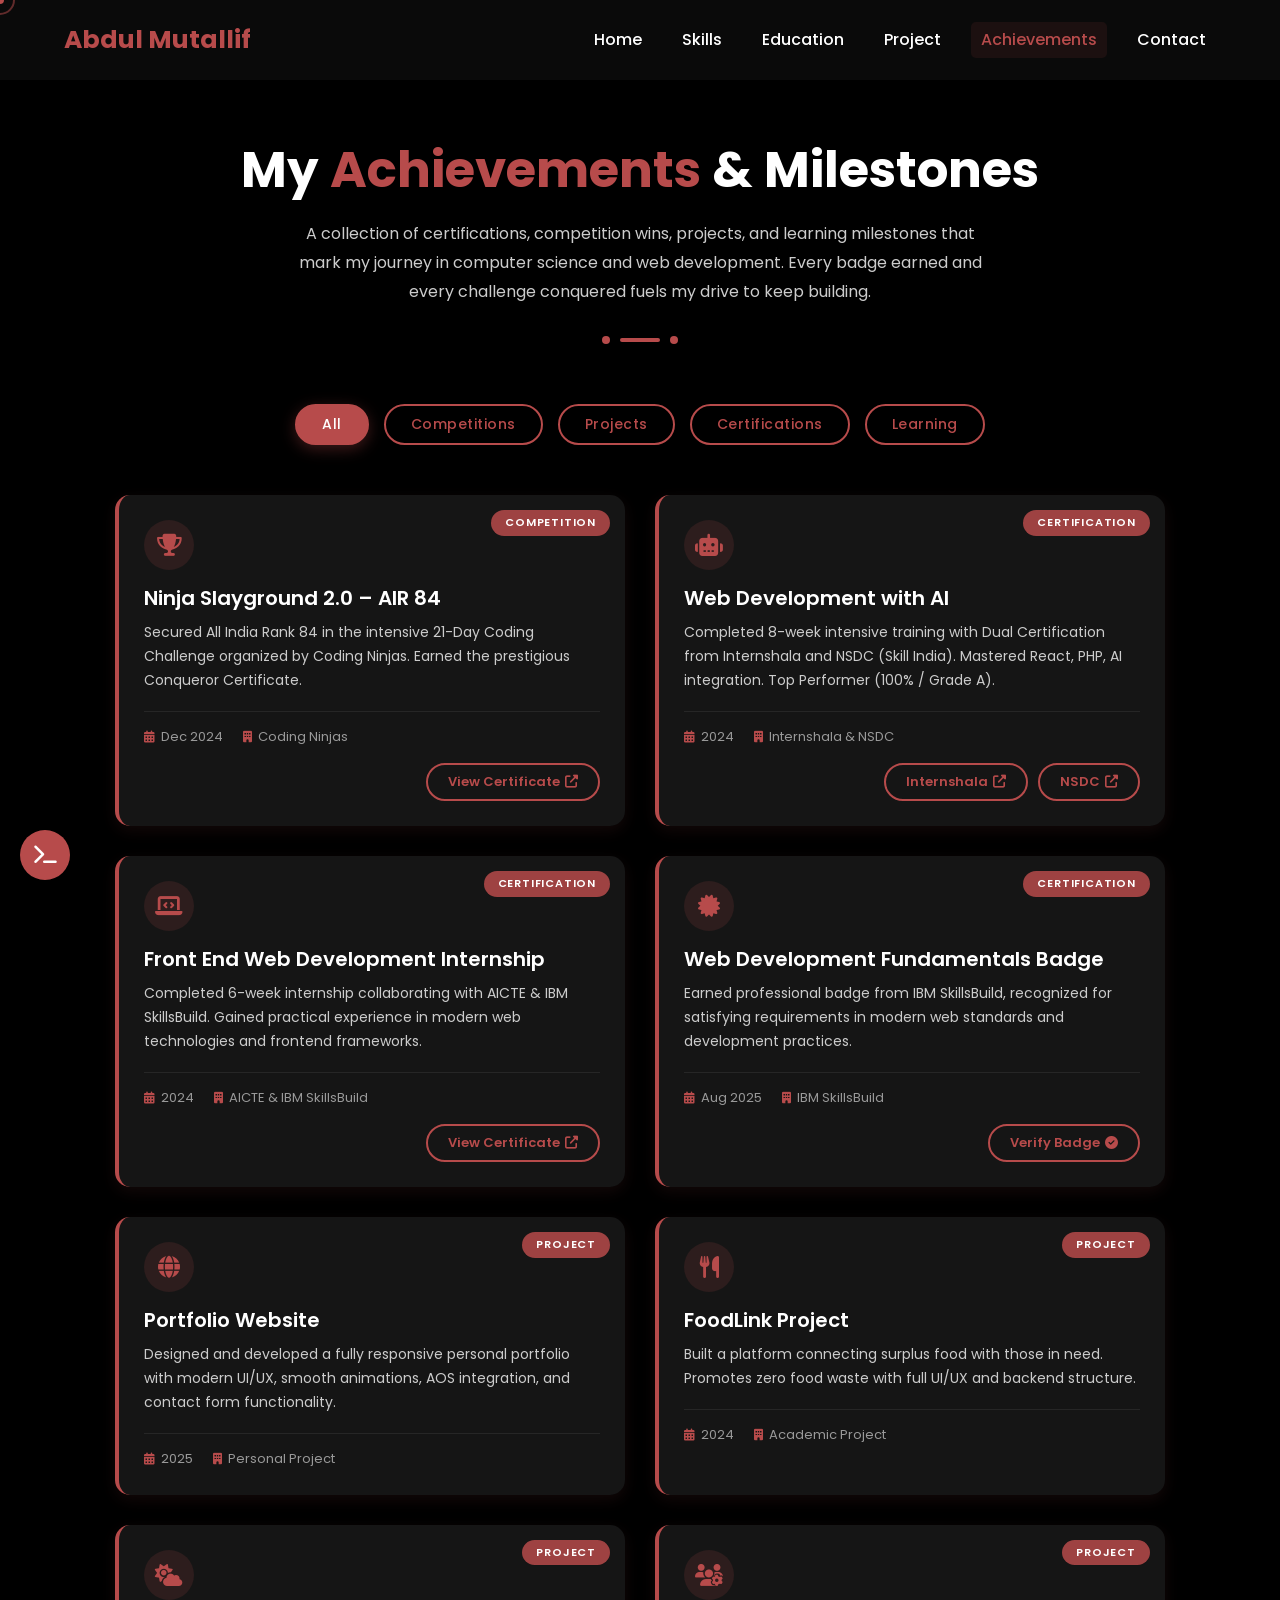
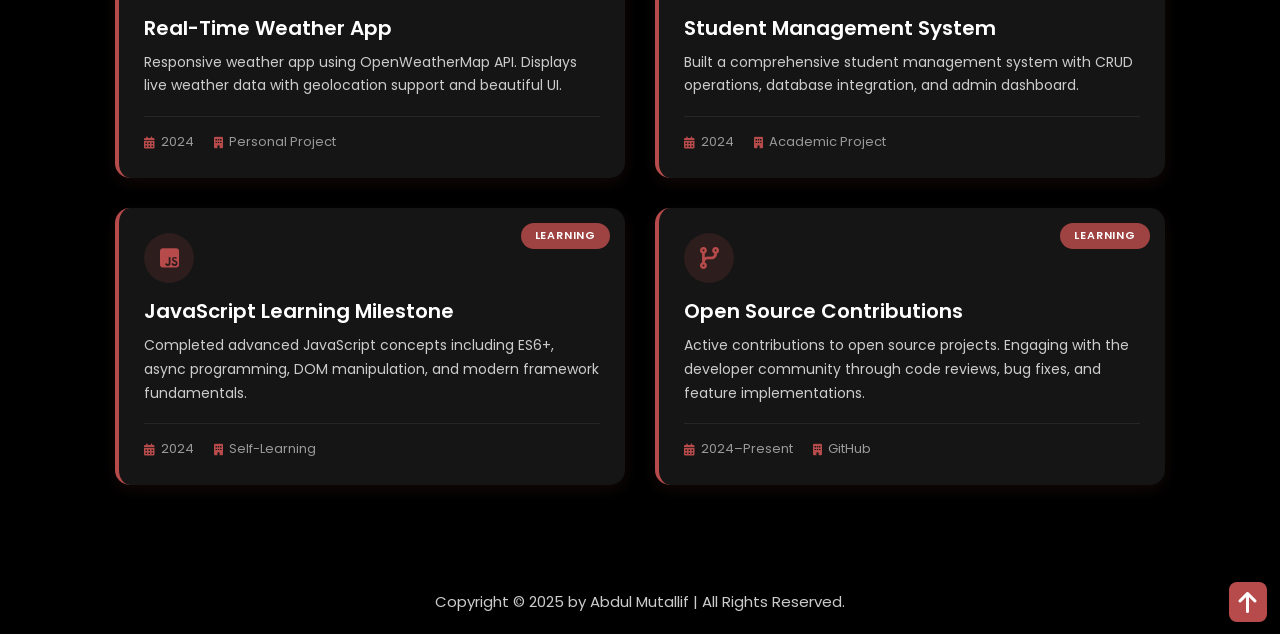
==== commit ddfc0637: "feat: Mobile responsiveness fixes, bug fixes, and architectural cleanup" ====
--- a/achievements.html
+++ b/achievements.html
@@ -193,11 +193,6 @@
 
         <!-- 8. Student Management System -->
         <div class="achievement-detail-card" data-category="projects" data-aos="fade-up" data-aos-delay="400">
-            <div class="achievement-detail-img">
-                <div class="achievement-detail-placeholder">
-                    <i class="fas fa-users-cog"></i>
-                </div>
-            </div>
             <span class="achievement-category-tag">Project</span>
             <div class="achievement-detail-body">
                 <div class="achievement-detail-icon">
@@ -256,20 +251,7 @@
         </div>
     </footer>
 
-    <!-- AOS JS -->
-    <script src="https://unpkg.com/aos@2.3.1/dist/aos.js"></script>
     <script>
-        // Initialize AOS
-        AOS.init({
-            duration: 1000,
-            once: true
-        });
-
-        // Mobile menu toggle
-        document.getElementById('mobile-menu').addEventListener('click', function () {
-            document.getElementById('navbar').classList.toggle('active');
-        });
-
         // Category filter
         const filterBtns = document.querySelectorAll('.filter-btn');
         const cards = document.querySelectorAll('.achievement-detail-card');
@@ -301,11 +283,11 @@
     <!-- AOS JS -->
     <script src="https://unpkg.com/aos@2.3.1/dist/aos.js"></script>
     <!-- Custom Cursor & AOS Init -->
-    <script src="cursor.js"></script>
+    <script src="cursor.js?v=2"></script>
     <!-- Global Interactive Features -->
-    <script src="interactive.js?v=2"></script>
+    <script src="interactive.js?v=5"></script>
     
     <!-- Terminal Widget Script -->
-    <script src="terminal.js?v=20"></script>
+    <script src="terminal.js?v=22"></script>
 </body>
 </html>
--- a/style.css
+++ b/style.css
@@ -1,4 +1,12 @@
 @import url('https://fonts.googleapis.com/css2?family=Poppins:wght@100;200;300;400;500;600&display=swap');
+
+:root {
+    --bg-color: #121212;
+    --second-bg-color: #1e1e1e;
+    --text-color: #ffffff;
+    --main-color: #b74b4b;
+    --main-color-hover: rgba(183, 75, 75, 0.1);
+}
 
 * {
     margin: 0;
@@ -120,10 +128,23 @@
 }
 
 .home-content h1 {
-    font-size: 5.5rem;
+    font-size: 5rem;
     font-weight: 700;
     line-height: 1.2;
     margin-bottom: 1.5rem;
+}
+
+.home-content h1 span {
+    color: var(--main-color);
+}
+
+.typing-text {
+    font-size: 3rem;
+    margin: 10px 0;
+}
+
+.typewriter {
+    color: var(--main-color);
 }
 
 .home-content h3 {
@@ -798,6 +819,22 @@
     color: #fff;
 }
 
+.edu-school-name {
+    display: flex; 
+    align-items: flex-start; 
+    gap: 10px;
+}
+
+.edu-school-name i {
+    margin-top: 5px; 
+    flex-shrink: 0;
+}
+
+.board-name {
+    font-size: 0.9em; 
+    color: #999;
+}
+
 /* Card Body */
 .project-card-body {
     padding: 2rem 2.2rem 2.5rem;
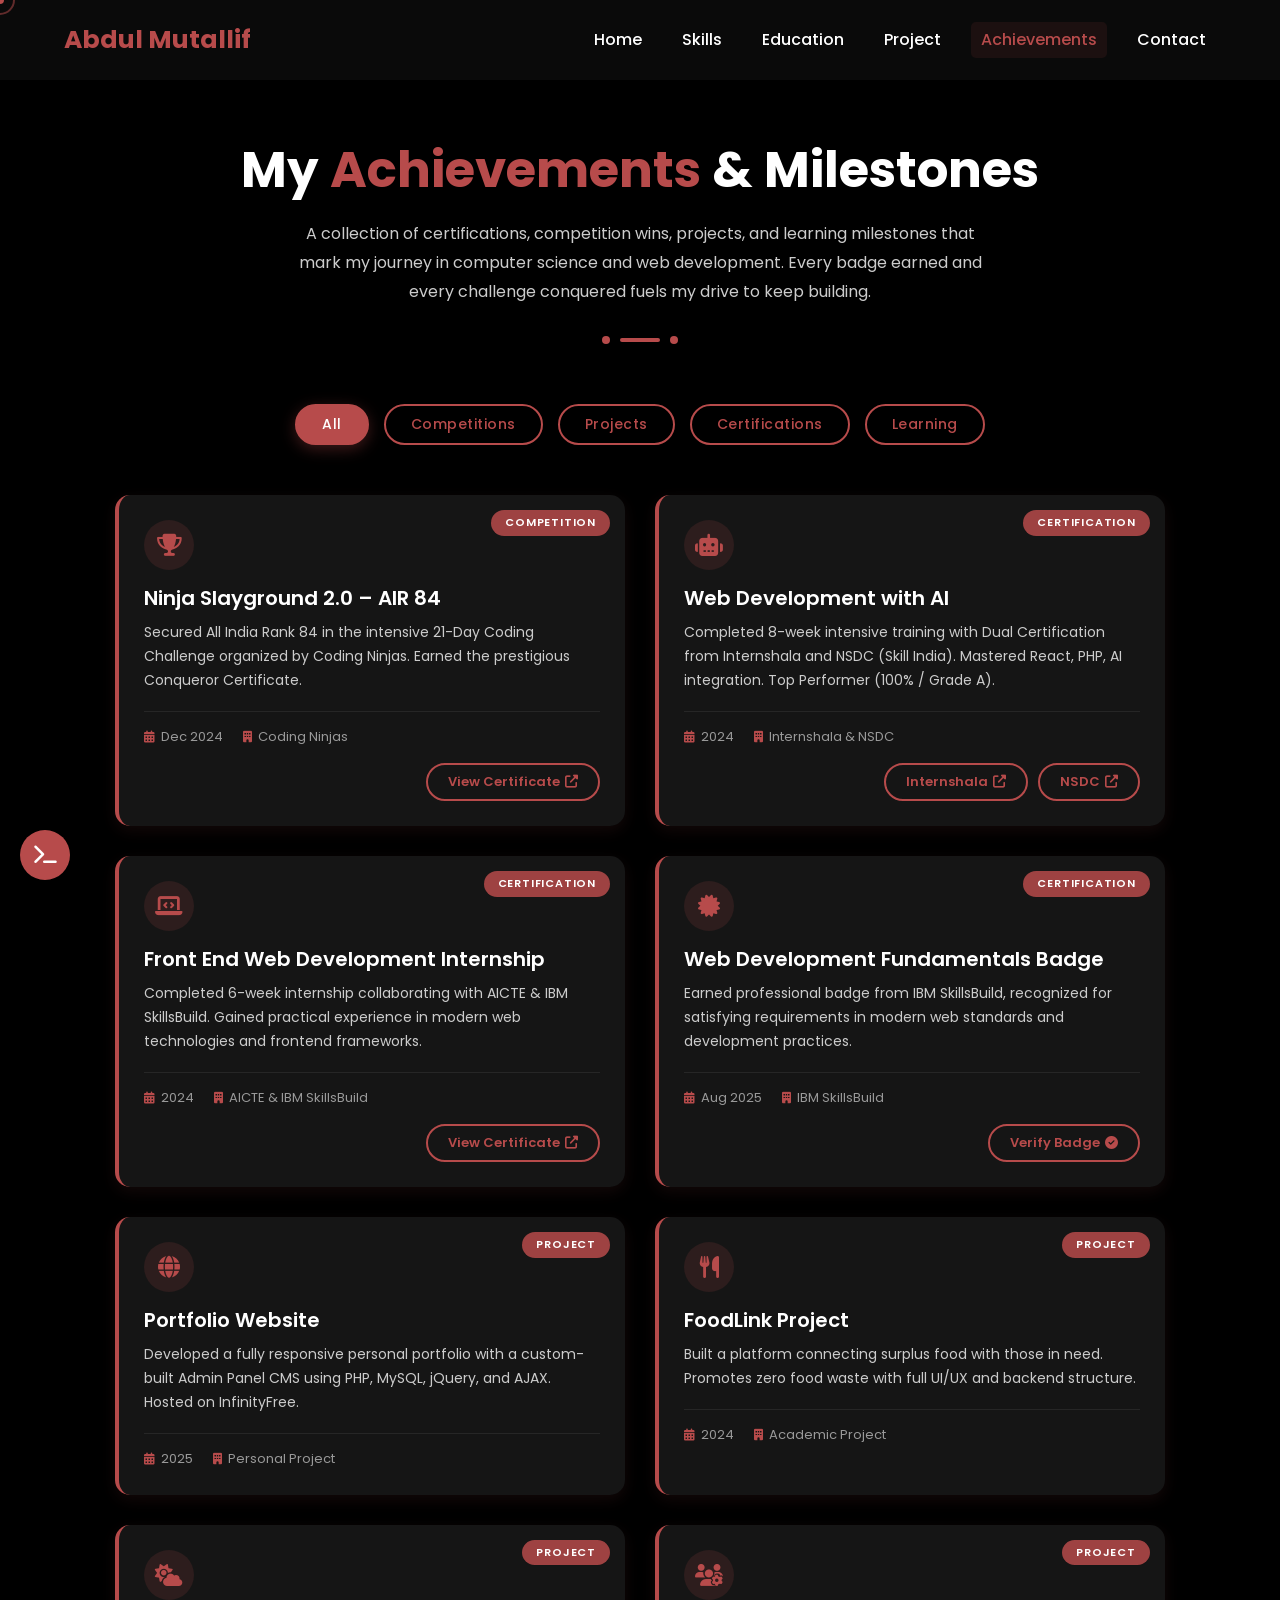
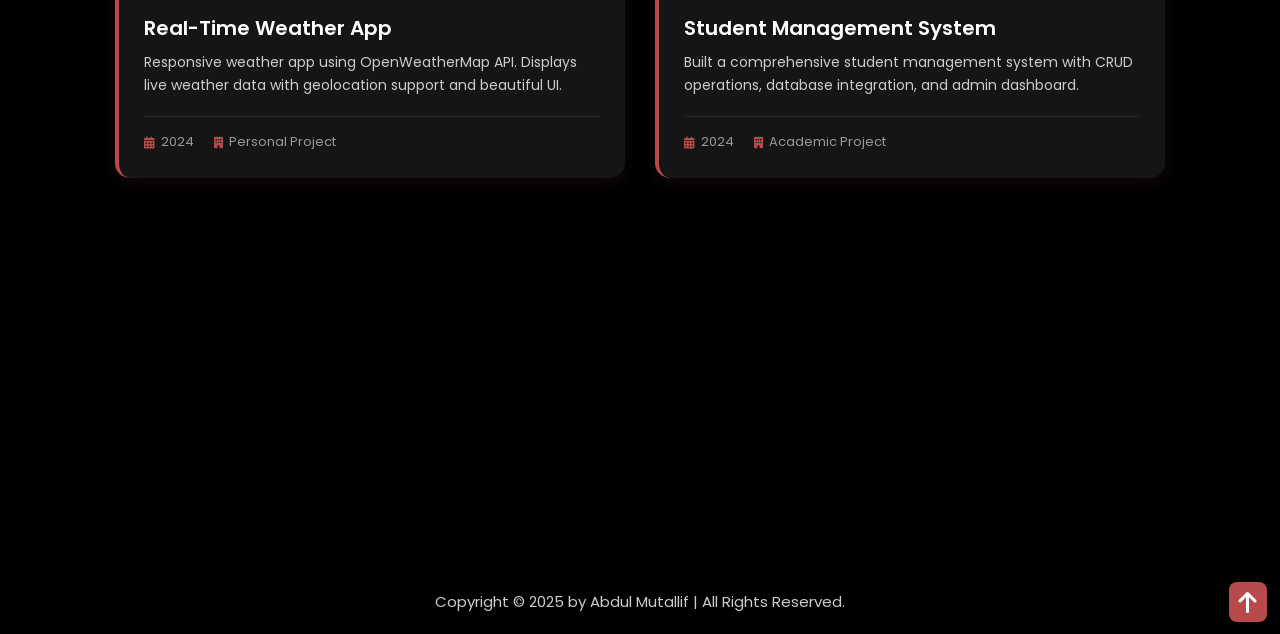
==== commit 93b0c880: "feat: Add dynamic image fallbacks and update Portfolio project description to include CMS, PHP, and " ====
--- a/achievements.html
+++ b/achievements.html
@@ -151,7 +151,7 @@
                     <i class="fas fa-globe"></i>
                 </div>
                 <h3 class="achievement-detail-title">Portfolio Website</h3>
-                <p class="achievement-detail-desc">Designed and developed a fully responsive personal portfolio with modern UI/UX, smooth animations, AOS integration, and contact form functionality.</p>
+                <p class="achievement-detail-desc">Developed a fully responsive personal portfolio with a custom-built Admin Panel CMS using PHP, MySQL, jQuery, and AJAX. Hosted on InfinityFree.</p>
                 <div class="achievement-detail-meta">
                     <span><i class="fas fa-calendar-alt"></i> 2025</span>
                     <span><i class="fas fa-building"></i> Personal Project</span>
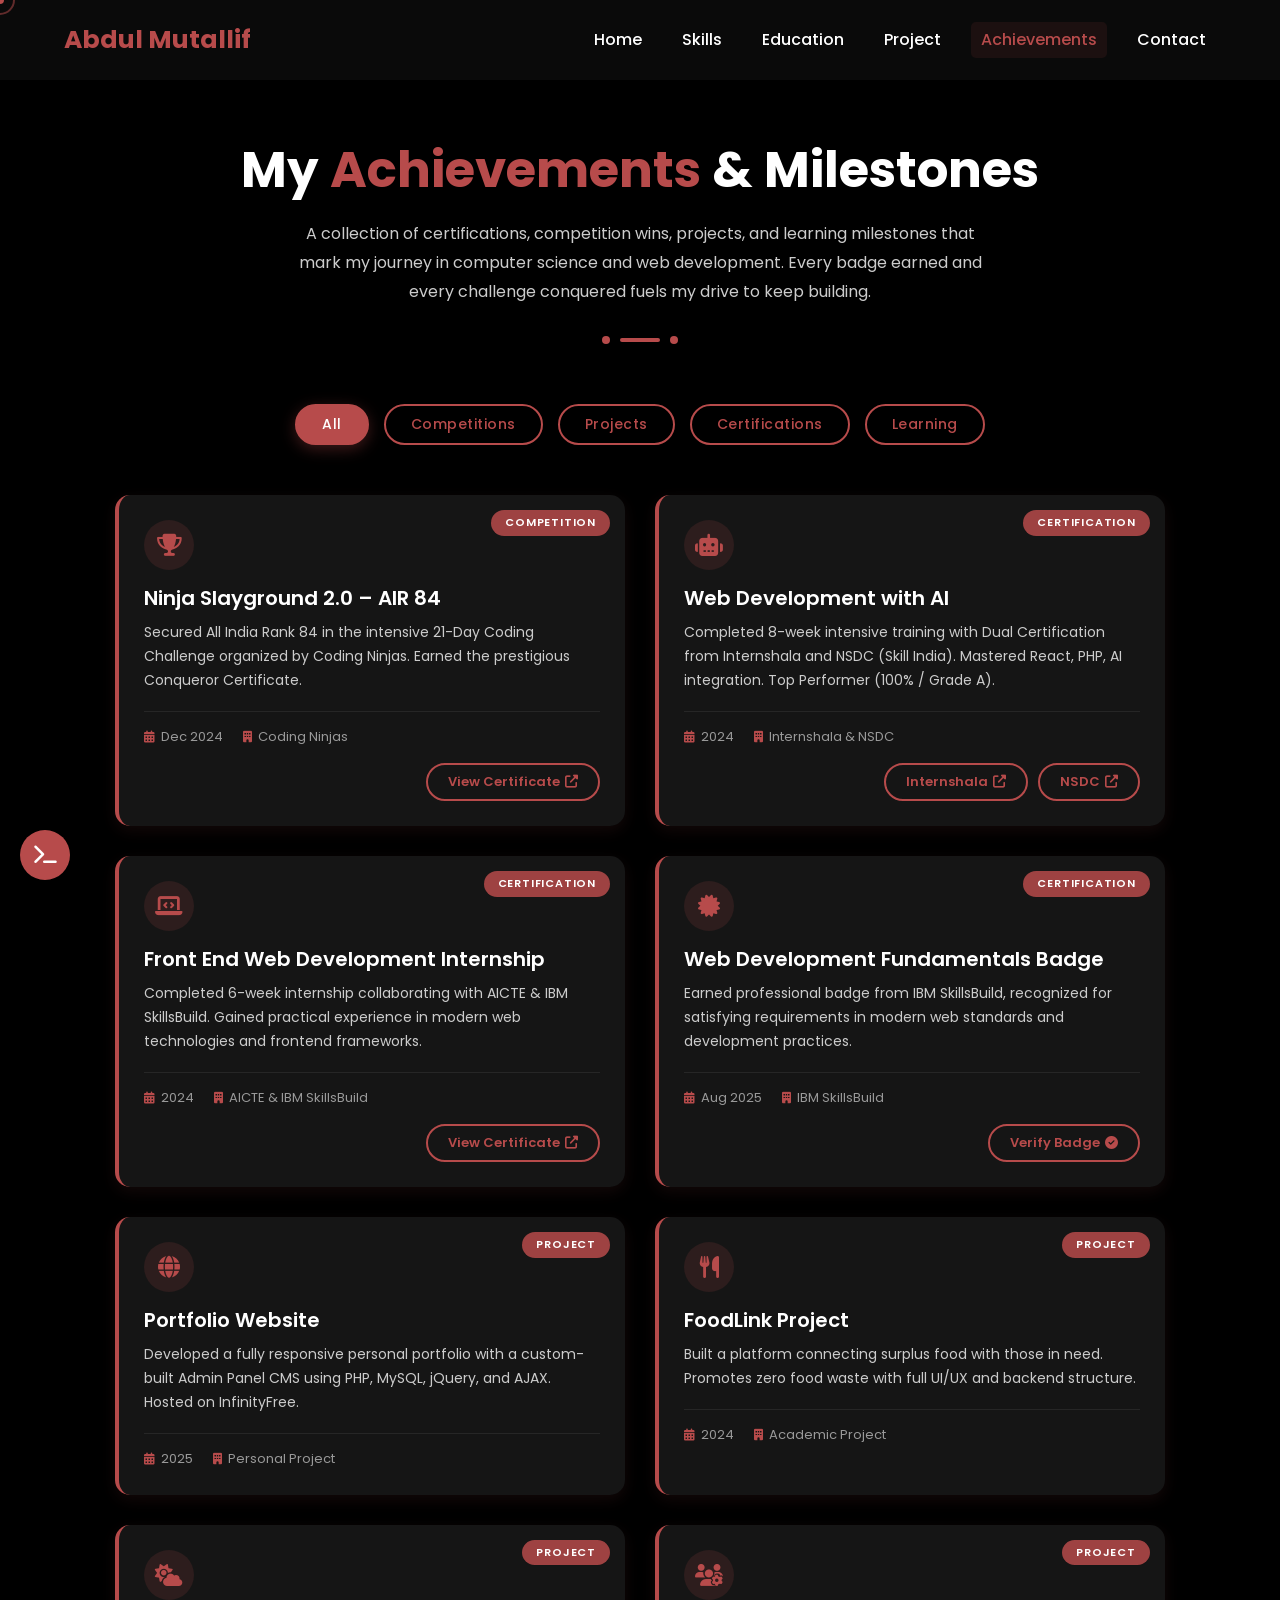
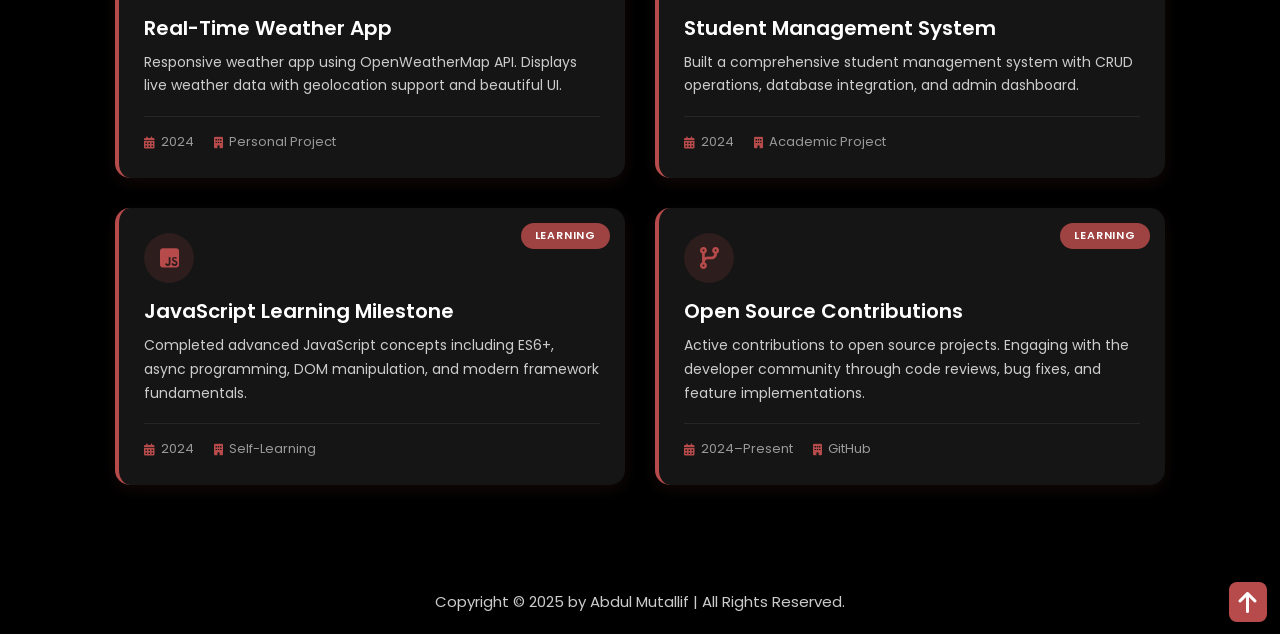
==== commit f1a32afa: "feat: Synchronize dynamic image toggles across index and achievements with fallback logic and optimi" ====
--- a/achievements.html
+++ b/achievements.html
@@ -14,7 +14,7 @@
     <link href="https://fonts.googleapis.com/css2?family=Poppins:wght@100;200;300;400;500;600&display=swap" rel="stylesheet">
     <!-- Stylesheets -->
     <link rel="stylesheet" href="style.css?v=9">
-    <link rel="stylesheet" href="achievements-page.css?v=2">
+    <link rel="stylesheet" href="achievements-page.css?v=4">
     <title>Achievements | Abdul Mutallif</title>
 </head>
 <body>
@@ -68,6 +68,9 @@
 
         <!-- 1. Ninja Slayground 2.0 -->
         <div class="achievement-detail-card" data-category="competitions" data-aos="fade-up" data-aos-delay="100">
+            <div class="achievement-detail-image-overlay">
+                <img src="assets/Rank Certificate.jpg" alt="Conqueror Certificate" loading="lazy" onerror="this.parentElement.remove()">
+            </div>
             <span class="achievement-category-tag">Competition</span>
             <div class="achievement-detail-body">
                 <div class="achievement-detail-icon">
@@ -87,6 +90,10 @@
 
         <!-- 2. Web Development with AI -->
         <div class="achievement-detail-card" data-category="certifications" data-aos="fade-up" data-aos-delay="200">
+            <div class="achievement-detail-image-overlay">
+                <img src="assets/Internshala-AI.jpg" alt="Internshala Certificate" loading="lazy" style="height: 45%;" onerror="this.style.display='none'">
+                <img src="assets/NSDC.jpg" alt="NSDC Certificate" loading="lazy" style="height: 45%;" onerror="this.style.display='none'">
+            </div>
             <span class="achievement-category-tag">Certification</span>
             <div class="achievement-detail-body">
                 <div class="achievement-detail-icon">
@@ -107,6 +114,9 @@
 
         <!-- 3. Front End Web Development Internship -->
         <div class="achievement-detail-card" data-category="certifications" data-aos="fade-up" data-aos-delay="300">
+            <div class="achievement-detail-image-overlay">
+                <img src="assets/Internship_Certificates.jpg" alt="Internship Certificate" loading="lazy" onerror="this.parentElement.remove()">
+            </div>
             <span class="achievement-category-tag">Certification</span>
             <div class="achievement-detail-body">
                 <div class="achievement-detail-icon">
@@ -126,6 +136,9 @@
 
         <!-- 4. Web Development Fundamentals Badge -->
         <div class="achievement-detail-card" data-category="certifications" data-aos="fade-up" data-aos-delay="400">
+            <div class="achievement-detail-image-overlay">
+                <img src="assets/Web Developement fundamentals.jpg" alt="Web Development Badge" loading="lazy" onerror="this.parentElement.remove()">
+            </div>
             <span class="achievement-category-tag">Certification</span>
             <div class="achievement-detail-body">
                 <div class="achievement-detail-icon">
@@ -145,6 +158,9 @@
 
         <!-- 5. Portfolio Website -->
         <div class="achievement-detail-card" data-category="projects" data-aos="fade-up" data-aos-delay="100">
+            <div class="achievement-detail-image-overlay">
+                <img src="assets/portfolio_mockup.png" alt="Portfolio Image" loading="lazy" onerror="this.parentElement.remove()">
+            </div>
             <span class="achievement-category-tag">Project</span>
             <div class="achievement-detail-body">
                 <div class="achievement-detail-icon">
@@ -161,6 +177,9 @@
 
         <!-- 6. FoodLink Project -->
         <div class="achievement-detail-card" data-category="projects" data-aos="fade-up" data-aos-delay="200">
+            <div class="achievement-detail-image-overlay">
+                <img src="assets/foodlink_mockup.png" alt="FoodLink Image" loading="lazy" onerror="this.parentElement.remove()">
+            </div>
             <span class="achievement-category-tag">Project</span>
             <div class="achievement-detail-body">
                 <div class="achievement-detail-icon">
@@ -177,6 +196,9 @@
 
         <!-- 7. Real-Time Weather App -->
         <div class="achievement-detail-card" data-category="projects" data-aos="fade-up" data-aos-delay="300">
+            <div class="achievement-detail-image-overlay">
+                <img src="assets/weather_mockup.png" alt="Weather App Image" loading="lazy" onerror="this.parentElement.remove()">
+            </div>
             <span class="achievement-category-tag">Project</span>
             <div class="achievement-detail-body">
                 <div class="achievement-detail-icon">
@@ -193,6 +215,9 @@
 
         <!-- 8. Student Management System -->
         <div class="achievement-detail-card" data-category="projects" data-aos="fade-up" data-aos-delay="400">
+            <div class="achievement-detail-image-overlay">
+                <img src="assets/Student Management System.jpg" alt="Student Management System Image" loading="lazy" onerror="this.parentElement.remove()">
+            </div>
             <span class="achievement-category-tag">Project</span>
             <div class="achievement-detail-body">
                 <div class="achievement-detail-icon">
@@ -209,6 +234,9 @@
 
         <!-- 9. JavaScript Learning Milestone -->
         <div class="achievement-detail-card" data-category="learning" data-aos="fade-up" data-aos-delay="100">
+            <div class="achievement-detail-image-overlay">
+                <img src="assets/JavaScript Learning Milestone.jpg" alt="JS Milestone Image" loading="lazy" onerror="this.parentElement.remove()">
+            </div>
             <span class="achievement-category-tag">Learning</span>
             <div class="achievement-detail-body">
                 <div class="achievement-detail-icon">
@@ -225,6 +253,9 @@
 
         <!-- 10. Open Source Contributions -->
         <div class="achievement-detail-card" data-category="learning" data-aos="fade-up" data-aos-delay="200">
+            <div class="achievement-detail-image-overlay">
+                <img src="assets/Open Source Contributions.jpg" alt="Open Source Image" loading="lazy" onerror="this.parentElement.remove()">
+            </div>
             <span class="achievement-category-tag">Learning</span>
             <div class="achievement-detail-body">
                 <div class="achievement-detail-icon">
@@ -288,6 +319,35 @@
     <script src="interactive.js?v=5"></script>
     
     <!-- Terminal Widget Script -->
-    <script src="terminal.js?v=22"></script>
+    <script src="terminal.js?v=23"></script>
+    <script>
+        console.log("Image overlay script initialized.");
+        // Image Overlay Toggle Logic
+        const achievementCards = document.querySelectorAll('.achievement-detail-card');
+        console.log("Found cards:", achievementCards.length);
+
+        achievementCards.forEach(card => {
+            // Force cursor pointer
+            card.style.cursor = "pointer";
+            
+            card.addEventListener('click', function (e) {
+                console.log("Card clicked!");
+                // Ignore clicks on links or buttons so they still open normally
+                if (e.target.tagName.toLowerCase() === 'a' || e.target.closest('a') || e.target.tagName.toLowerCase() === 'button') {
+                    console.log("Click ignored because it was a link/button");
+                    return;
+                }
+
+                // Only toggle if this card contains an overlay image
+                const overlay = this.querySelector('.achievement-detail-image-overlay');
+                if (overlay) {
+                    console.log("Toggling image overlay");
+                    this.classList.toggle('show-image');
+                } else {
+                    console.log("No overlay found in this card");
+                }
+            });
+        });
+    </script>
 </body>
 </html>
--- a/style.css
+++ b/style.css
@@ -1170,9 +1170,16 @@
     opacity: 0;
     visibility: hidden;
     transition: opacity 0.4s ease, visibility 0.4s ease;
-    z-index: 2;
+    z-index: 10;
+    background: rgba(15, 15, 15, 0.95);
+    backdrop-filter: blur(10px);
+    display: flex;
+    align-items: center;
+    justify-content: center;
+    padding: 1.5rem;
+    gap: 1.5rem;
     border-radius: 1.5rem;
-    overflow: hidden;
+    flex-wrap: wrap;
 }
 
 .achievement-card.show-image .achievement-image {
@@ -1181,11 +1188,16 @@
 }
 
 .achievement-image img {
-    width: 100%;
-    height: 100%;
-    object-fit: cover;
-    object-position: center;
-    display: block;
+    max-width: 100%;
+    max-height: 80%;
+    border-radius: 0.8rem;
+    object-fit: contain;
+    box-shadow: 0 5px 25px rgba(183, 75, 75, 0.2);
+    transition: transform 0.3s ease;
+}
+
+.achievement-image img:hover {
+    transform: scale(1.05);
 }
 
 /* Card Content */
@@ -1196,11 +1208,6 @@
     flex: 1;
     transition: opacity 0.4s ease, visibility 0.4s ease;
     z-index: 1;
-}
-
-.achievement-card.show-image .achievement-content {
-    opacity: 0;
-    visibility: hidden;
 }
 
 /* Icon Circle */
--- a/achievements-page.css
+++ b/achievements-page.css
@@ -297,3 +297,45 @@
         font-size: 1.2rem;
     }
 }
+
+/* Image Overlay Toggle Feature */
+.achievement-detail-card {
+    cursor: pointer;
+}
+.achievement-detail-image-overlay {
+    position: absolute;
+    top: 0;
+    left: 0;
+    width: 100%;
+    height: 100%;
+    opacity: 0;
+    visibility: hidden;
+    transition: opacity 0.4s ease, visibility 0.4s ease;
+    z-index: 10;
+    background: rgba(15, 15, 15, 0.95);
+    backdrop-filter: blur(10px);
+    display: flex;
+    align-items: center;
+    justify-content: center;
+    padding: 1.5rem;
+    gap: 1.5rem;
+    border-radius: 1.5rem;
+    flex-wrap: wrap;
+}
+.achievement-detail-card.show-image .achievement-detail-image-overlay {
+    opacity: 1;
+    visibility: visible;
+}
+.achievement-detail-image-overlay img {
+    max-width: 100%;
+    max-height: 80%;
+    border-radius: 0.8rem;
+    object-fit: contain;
+    box-shadow: 0 5px 25px rgba(183, 75, 75, 0.2);
+    transition: transform 0.3s ease;
+}
+.achievement-detail-image-overlay img:hover {
+    transform: scale(1.05);
+}
+
+
